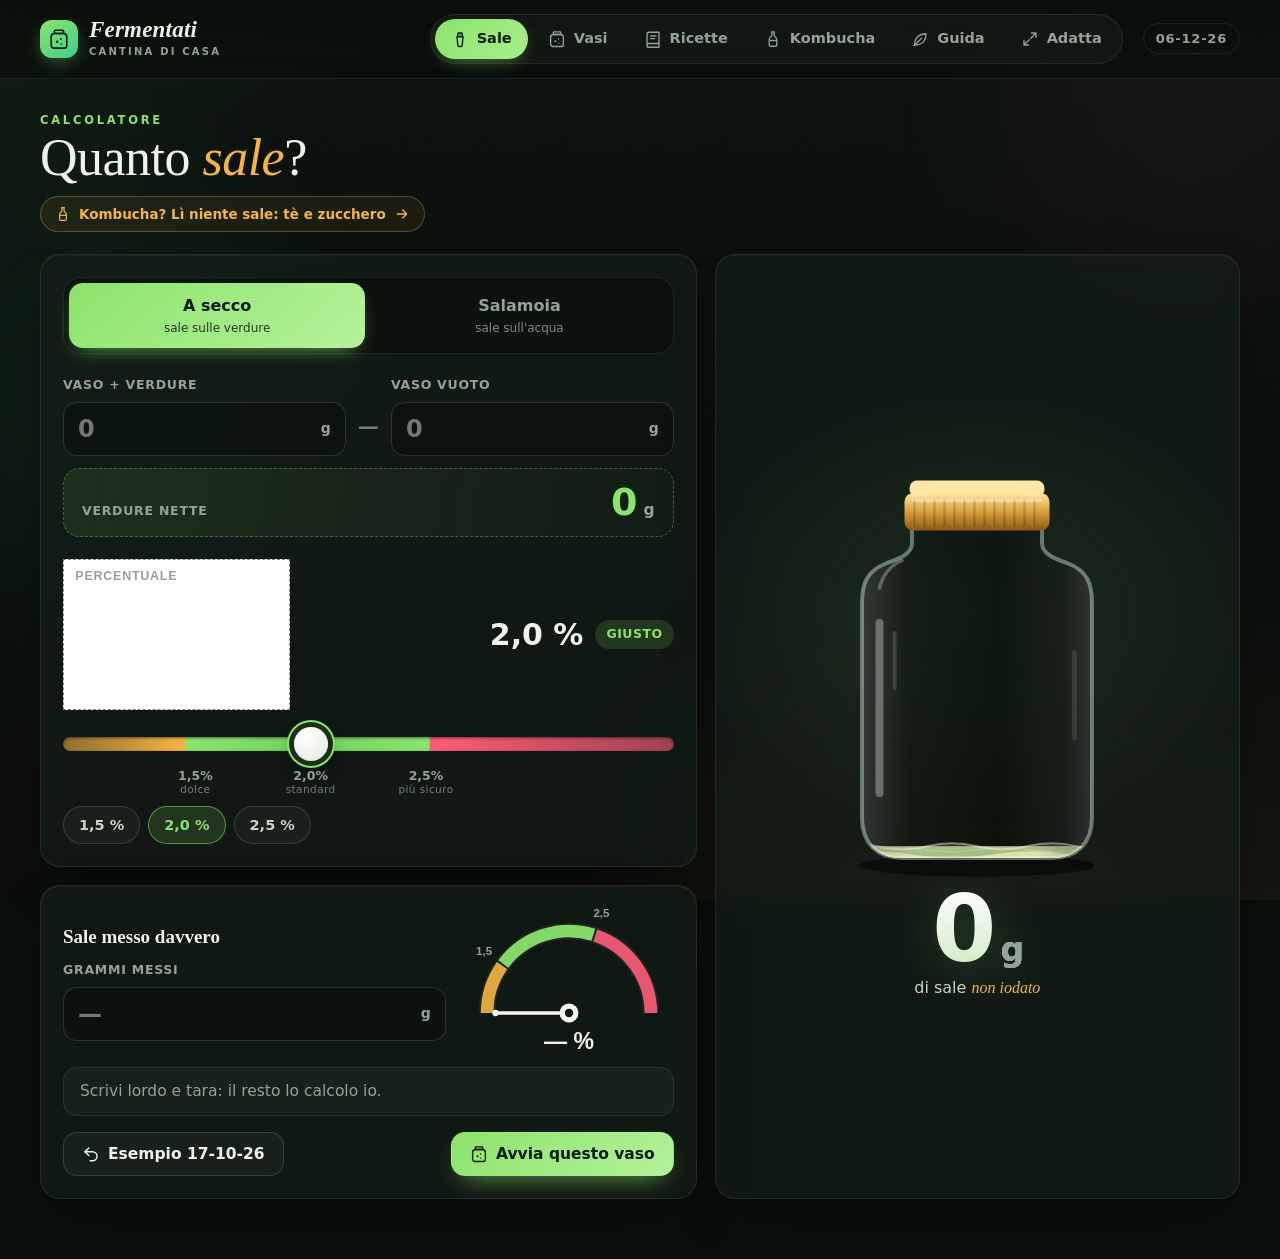
==== web/static/index.html @ fa419be2 "Da provare, croccantezza massima, etichette stampabili, ricette da scorta, pannello stagione, taglio" ====
<!doctype html>
<html lang="it">
<head>
<meta charset="utf-8">
<meta name="viewport" content="width=device-width,initial-scale=1,viewport-fit=cover">
<meta name="theme-color" content="#0a0f0c">
<title>Fermentati</title>
<link rel="icon" href="data:image/svg+xml,%3Csvg xmlns='http://www.w3.org/2000/svg' viewBox='0 0 32 32'%3E%3Crect x='9' y='2' width='14' height='5' rx='1.5' fill='%23f5b544'/%3E%3Cpath d='M8 8h16c3 0 5 2 5 5v12c0 3-2 5-5 5H8c-3 0-5-2-5-5V13c0-3 2-5 5-5z' fill='%238be36b'/%3E%3Ccircle cx='12' cy='18' r='2' fill='%23fff' opacity='.7'/%3E%3Ccircle cx='19' cy='23' r='1.5' fill='%23fff' opacity='.6'/%3E%3C/svg%3E">
<link rel="stylesheet" href="app.css">
</head>
<body>
<svg width="0" height="0" style="position:absolute" aria-hidden="true">
  <symbol id="i-salt" viewBox="0 0 24 24"><path d="M8 9h8l-1 11a2 2 0 0 1-2 2h-2a2 2 0 0 1-2-2L8 9z" fill="none" stroke="currentColor" stroke-width="1.8" stroke-linejoin="round"/><path d="M8.5 9 9.5 4h5l1 5" fill="none" stroke="currentColor" stroke-width="1.8" stroke-linejoin="round"/><circle cx="11" cy="6.4" r=".9" fill="currentColor"/><circle cx="13.4" cy="6.4" r=".9" fill="currentColor"/></symbol>
  <symbol id="i-jar" viewBox="0 0 24 24"><rect x="7" y="2.5" width="10" height="3.5" rx="1" fill="none" stroke="currentColor" stroke-width="1.8"/><path d="M7.5 6h9c2.5 0 4 1.6 4 4v9a3 3 0 0 1-3 3h-11a3 3 0 0 1-3-3v-9c0-2.4 1.5-4 4-4z" fill="none" stroke="currentColor" stroke-width="1.8"/><circle cx="10" cy="15" r="1.3" fill="currentColor"/><circle cx="14" cy="12" r="1" fill="currentColor"/><circle cx="14.5" cy="17.5" r=".9" fill="currentColor"/></symbol>
  <symbol id="i-book" viewBox="0 0 24 24"><path d="M4 5.5A2.5 2.5 0 0 1 6.5 3H20v15H6.5A2.5 2.5 0 0 0 4 20.5v-15z" fill="none" stroke="currentColor" stroke-width="1.8" stroke-linejoin="round"/><path d="M4 20.5A2.5 2.5 0 0 0 6.5 23H20v-5" fill="none" stroke="currentColor" stroke-width="1.8" stroke-linejoin="round"/><path d="M9 8h7M9 11.5h5" stroke="currentColor" stroke-width="1.8" stroke-linecap="round"/></symbol>
  <symbol id="i-leaf" viewBox="0 0 24 24"><path d="M5 19c0-9 6-14 15-14 0 9-5 15-14 15" fill="none" stroke="currentColor" stroke-width="1.8" stroke-linecap="round" stroke-linejoin="round"/><path d="M4 21 14 11" stroke="currentColor" stroke-width="1.8" stroke-linecap="round"/></symbol>
  <symbol id="i-resize" viewBox="0 0 24 24"><path d="M14 4h6v6M10 20H4v-6M20 4l-7 7M4 20l7-7" fill="none" stroke="currentColor" stroke-width="1.8" stroke-linecap="round" stroke-linejoin="round"/></symbol>
  <symbol id="i-plus" viewBox="0 0 24 24"><path d="M12 5v14M5 12h14" stroke="currentColor" stroke-width="2.2" stroke-linecap="round"/></symbol>
  <symbol id="i-snow" viewBox="0 0 24 24"><path d="M12 2v20M3.3 7l17.4 10M3.3 17 20.7 7M9 4l3 2.5L15 4M9 20l3-2.5 3 2.5" fill="none" stroke="currentColor" stroke-width="1.7" stroke-linecap="round" stroke-linejoin="round"/></symbol>
  <symbol id="i-check" viewBox="0 0 24 24"><path d="m5 12.5 4.5 4.5L19 7.5" fill="none" stroke="currentColor" stroke-width="2.2" stroke-linecap="round" stroke-linejoin="round"/></symbol>
  <symbol id="i-trash" viewBox="0 0 24 24"><path d="M4 7h16M10 11v6M14 11v6M6 7l1 13a2 2 0 0 0 2 2h6a2 2 0 0 0 2-2l1-13M9 7V4h6v3" fill="none" stroke="currentColor" stroke-width="1.8" stroke-linecap="round" stroke-linejoin="round"/></symbol>
  <symbol id="i-edit" viewBox="0 0 24 24"><path d="M4 20h4L19 9l-4-4L4 16v4zM13.5 6.5l4 4" fill="none" stroke="currentColor" stroke-width="1.8" stroke-linejoin="round"/></symbol>
  <symbol id="i-heart" viewBox="0 0 24 24"><path d="M12 20.5s-8-4.9-8-11A4.5 4.5 0 0 1 12 6.9 4.5 4.5 0 0 1 20 9.5c0 6.1-8 11-8 11z" fill="currentColor"/></symbol>
  <symbol id="i-star" viewBox="0 0 24 24"><path d="m12 2.8 2.8 5.8 6.3.9-4.6 4.4 1.1 6.3L12 17.2l-5.6 3 1.1-6.3L2.9 9.5l6.3-.9z"/></symbol>
  <symbol id="i-search" viewBox="0 0 24 24"><circle cx="11" cy="11" r="7" fill="none" stroke="currentColor" stroke-width="1.9"/><path d="m20 20-3.6-3.6" stroke="currentColor" stroke-width="1.9" stroke-linecap="round"/></symbol>
  <symbol id="i-thermo" viewBox="0 0 24 24"><path d="M10 14.5V5a2 2 0 0 1 4 0v9.5a4 4 0 1 1-4 0z" fill="none" stroke="currentColor" stroke-width="1.8"/><circle cx="12" cy="18" r="1.7" fill="currentColor"/></symbol>
  <symbol id="i-cal" viewBox="0 0 24 24"><rect x="3.5" y="5" width="17" height="15.5" rx="2.5" fill="none" stroke="currentColor" stroke-width="1.8"/><path d="M3.5 10h17M8 3v4M16 3v4" stroke="currentColor" stroke-width="1.8" stroke-linecap="round"/></symbol>
  <symbol id="i-x" viewBox="0 0 24 24"><path d="M6 6l12 12M18 6 6 18" stroke="currentColor" stroke-width="2.1" stroke-linecap="round"/></symbol>
  <symbol id="i-spoon" viewBox="0 0 24 24"><ellipse cx="15.5" cy="7.5" rx="4" ry="5" transform="rotate(40 15.5 7.5)" fill="none" stroke="currentColor" stroke-width="1.8"/><path d="M12.6 11 4 20.5" stroke="currentColor" stroke-width="1.9" stroke-linecap="round"/></symbol>
  <symbol id="i-wind" viewBox="0 0 24 24"><path d="M3 9h11a3 3 0 1 0-3-3M3 15h15a3 3 0 1 1-3 3" fill="none" stroke="currentColor" stroke-width="1.8" stroke-linecap="round"/></symbol>
  <symbol id="i-arrow" viewBox="0 0 24 24"><path d="M5 12h14M13 6l6 6-6 6" fill="none" stroke="currentColor" stroke-width="2" stroke-linecap="round" stroke-linejoin="round"/></symbol>
  <symbol id="i-bottle" viewBox="0 0 24 24"><path d="M10 2.5h4M10.5 2.5v4.2c0 .8-.4 1.5-1 2-1.4 1-2.5 2.4-2.5 4.3v7a1.6 1.6 0 0 0 1.6 1.6h6.8a1.6 1.6 0 0 0 1.6-1.6v-7c0-1.9-1.1-3.3-2.5-4.3-.6-.5-1-1.2-1-2V2.5" fill="none" stroke="currentColor" stroke-width="1.8" stroke-linecap="round" stroke-linejoin="round"/><path d="M7 14h10" stroke="currentColor" stroke-width="1.8"/></symbol>
  <symbol id="i-info" viewBox="0 0 24 24"><circle cx="12" cy="12" r="9" fill="none" stroke="currentColor" stroke-width="1.8"/><path d="M12 11v6" stroke="currentColor" stroke-width="2" stroke-linecap="round"/><circle cx="12" cy="7.6" r="1.2" fill="currentColor"/></symbol>
  <symbol id="i-drop" viewBox="0 0 24 24"><path d="M12 3s6 6.6 6 11a6 6 0 0 1-12 0c0-4.4 6-11 6-11z" fill="none" stroke="currentColor" stroke-width="1.8" stroke-linejoin="round"/><path d="M9.5 15a2.5 2.5 0 0 0 2.5 2.5" fill="none" stroke="currentColor" stroke-width="1.6" stroke-linecap="round"/></symbol>
  <symbol id="i-pour" viewBox="0 0 24 24"><path d="M4 9h11v9a3 3 0 0 1-3 3H7a3 3 0 0 1-3-3V9z" fill="none" stroke="currentColor" stroke-width="1.8" stroke-linejoin="round"/><path d="M15 11h2a2.5 2.5 0 0 1 0 5h-2M8 2.5c-1 1.5 1 2.5 0 4M11.5 2.5c-1 1.5 1 2.5 0 4" fill="none" stroke="currentColor" stroke-width="1.8" stroke-linecap="round"/></symbol>
  <symbol id="i-chart" viewBox="0 0 24 24"><path d="M3 20h18M5 16l4-5 4 3 6-8" fill="none" stroke="currentColor" stroke-width="1.9" stroke-linecap="round" stroke-linejoin="round"/></symbol>
  <symbol id="i-undo" viewBox="0 0 24 24"><path d="M9 14 4 9l5-5" fill="none" stroke="currentColor" stroke-width="1.9" stroke-linecap="round" stroke-linejoin="round"/><path d="M4 9h10a6 6 0 0 1 0 12h-3" fill="none" stroke="currentColor" stroke-width="1.9" stroke-linecap="round"/></symbol>
</svg>

<div class="ambient" aria-hidden="true"><div class="glow g1"></div><div class="glow g2"></div><div class="glow g3"></div><div class="floaters" id="floaters"></div></div>

<header class="topbar">
  <a class="brand" href="#sale" aria-label="Fermentati, home">
    <span class="brand-jar" aria-hidden="true"><svg viewBox="0 0 24 24"><use href="#i-jar"/></svg></span>
    <span class="brand-name">Fermentati<small>cantina di casa</small></span>
  </a>
  <nav class="mainnav" aria-label="Sezioni">
    <a href="#sale" data-v="sale"><svg><use href="#i-salt"/></svg>Sale</a>
    <a href="#vasi" data-v="vasi"><svg><use href="#i-jar"/></svg>Vasi<b class="badge" data-badge hidden></b></a>
    <a href="#ricette" data-v="ricette"><svg><use href="#i-book"/></svg>Ricette</a>
    <a href="#kombucha" data-v="kombucha"><svg><use href="#i-bottle"/></svg>Kombucha</a>
    <a href="#guida" data-v="guida"><svg><use href="#i-leaf"/></svg>Guida</a>
    <a href="#adatta" data-v="adatta"><svg><use href="#i-resize"/></svg>Adatta</a>
  </nav>
  <span class="today" id="today"></span>
</header>

<main id="main">
  <!-- 1. CALCOLATORE SALE -->
  <section class="view" id="v-sale" aria-labelledby="t-sale">
    <div class="vhead">
      <p class="eyebrow">Calcolatore</p>
      <h1 id="t-sale">Quanto <em>sale</em>?</h1>
      <a class="xlink" href="#kombucha"><svg><use href="#i-bottle"/></svg>Kombucha? Lì niente sale: tè e zucchero<svg><use href="#i-arrow"/></svg></a>
    </div>
    <div class="calc">
      <div class="panel calc-in">
        <div class="seg" id="c-method" role="radiogroup" aria-label="Metodo">
          <button type="button" role="radio" data-m="secco"><b>A secco</b><small>sale sulle verdure</small></button>
          <button type="button" role="radio" data-m="salamoia"><b>Salamoia</b><small>sale sull'acqua</small></button>
        </div>
        <div class="weigh">
          <label class="num"><span id="l-lordo">Vaso + verdure</span><span class="inp"><input id="c-lordo" type="number" inputmode="decimal" min="0" step="1" placeholder="0"><i>g</i></span></label>
          <span class="op" aria-hidden="true">−</span>
          <label class="num"><span id="l-tara">Vaso vuoto</span><span class="inp"><input id="c-tara" type="number" inputmode="decimal" min="0" step="1" placeholder="0"><i>g</i></span></label>
          <span class="op" aria-hidden="true">=</span>
          <div class="num netto"><span id="l-netto">Verdure nette</span><span class="netval"><output id="c-netto">0</output><i>g</i></span></div>
        </div>
        <p class="warn" id="c-warn" hidden></p>
        <div class="pct">
          <div class="pct-head">
            <span class="lbl">Percentuale</span>
            <output id="c-pct-out" class="pct-val">2,0 %</output>
            <span class="zone" id="c-zone">giusto</span>
          </div>
          <div class="slider"><div class="track" id="c-track"></div><input type="range" id="c-pct" aria-label="Percentuale di sale"></div>
          <div class="ticks" id="c-ticks"></div>
          <div class="quick" id="c-quick"></div>
        </div>
      </div>

      <div class="panel calc-out">
        <div class="jarstage" id="c-jar"></div>
        <div class="result">
          <span class="big"><output id="c-salt">0</output><i>g</i></span>
          <span class="res-l">di sale <em>non iodato</em></span>
        </div>
      </div>

      <div class="panel calc-check">
        <div class="check-grid">
          <div>
            <h3>Sale messo davvero</h3>
            <label class="num"><span>Grammi messi</span><span class="inp"><input id="c-real" type="number" inputmode="decimal" min="0" step="0.5" placeholder="—"><i>g</i></span></label>
          </div>
          <div class="gauge" id="c-gauge"></div>
        </div>
        <p class="verdict" id="c-verdict" aria-live="polite"></p>
        <div class="actions">
          <button class="btn ghost" id="c-example" type="button"><svg><use href="#i-undo"/></svg>Esempio 17-10-26</button>
          <button class="btn primary" id="c-start" type="button"><svg><use href="#i-jar"/></svg>Avvia questo vaso</button>
        </div>
      </div>
    </div>
  </section>

  <!-- 2. VASI IN CORSO -->
  <section class="view" id="v-vasi" aria-labelledby="t-vasi">
    <div class="vhead row-head">
      <div><p class="eyebrow">In cantina</p><h1 id="t-vasi">I miei <em>vasi</em></h1></div>
      <button class="btn primary" id="j-new" type="button"><svg><use href="#i-plus"/></svg>Nuovo vaso</button>
    </div>
    <p class="how"><svg><use href="#i-info"/></svg><span>Stima: giorni a 20 °C corretti ogni giorno con la temperatura (Q10 2,2). <b>Decidono assaggio e odore.</b></span></p>
    <p class="how meteo" id="j-meteo"></p>
    <button class="sens-strip off" id="j-sensor" type="button" aria-label="Sensore di temperatura"></button>
    <div class="reminders" id="j-rem"></div>
    <div class="shelf" id="j-list"></div>
    <details class="done" id="j-done-wrap" hidden><summary>Finiti <b id="j-done-n"></b></summary><div class="shelf small" id="j-done"></div></details>
  </section>

  <!-- 3. RICETTARIO -->
  <section class="view" id="v-ricette" aria-labelledby="t-ric">
    <div class="vhead"><p class="eyebrow">Ricettario</p><h1 id="t-ric">Le <em>ricette</em></h1></div>
    <div class="ing panel">
      <div class="ing-bar"><svg aria-hidden="true"><use href="#i-search"/></svg><input id="ing-q" type="text" autocomplete="off" spellcheck="false" placeholder="Cosa hai? rape carote sedano rapa…" aria-label="Ingredienti che hai"><button class="icon-btn" type="button" id="ing-clear" aria-label="Svuota"><svg><use href="#i-x"/></svg></button></div>
      <div class="ing-ac" id="ing-ac" role="listbox" hidden></div>
      <div class="ing-chips" id="ing-chips"></div>
      <div class="ing-hints" id="ing-hints"></div>
    </div>
    <div id="ing-res" hidden></div>
    <div id="r-season" class="panel season-panel"></div>
    <div id="r-hero"></div>
    <div class="filters panel">
      <label class="search"><svg><use href="#i-search"/></svg><input id="r-q" type="search" placeholder="Cerca: cavolo, aneto, kimchi…" aria-label="Cerca ricette"></label>
      <div class="chips" id="r-chips"></div>
      <label class="selectwrap"><span class="sr">Verdura</span><select id="r-veg" aria-label="Verdura"></select></label>
      <span class="count" id="r-count"></span>
    </div>
    <div class="grid" id="r-grid"></div>
    <div class="empty" id="r-empty" hidden><div class="empty-jar"></div><p>Nessuna ricetta con questi filtri</p><button class="btn ghost" id="r-reset" type="button">Azzera filtri</button></div>
  </section>

  <!-- KOMBUCHA -->
  <section class="view" id="v-kombucha" aria-labelledby="t-kb">
    <div class="vhead row-head">
      <div><p class="eyebrow">Bevanda</p><h1 id="t-kb">Kom<em>bucha</em></h1></div>
      <span class="gram-note">Tutto in grammi · 1 L d'acqua = 1000 g</span>
    </div>
    <div class="kb">
      <div class="panel kb-in">
        <div class="seg" id="k-mode" role="radiogroup" aria-label="Come misuri">
          <button type="button" role="radio" data-m="litri"><b>Litri</b><small>quanta bevanda</small></button>
          <button type="button" role="radio" data-m="pesa"><b>Pesa</b><small>lordo − tara</small></button>
        </div>
        <div id="k-litri" class="kblock">
          <div class="quick" id="k-lchips"></div>
          <span class="inp wide"><input id="k-l" type="number" inputmode="decimal" min="0.2" step="0.1" value="2"><i>litri di bevanda</i></span>
        </div>
        <div id="k-pesa" class="kblock weigh">
          <label class="num"><span>Contenitore + acqua</span><span class="inp"><input id="k-lordo" type="number" inputmode="decimal" min="0" placeholder="0"><i>g</i></span></label>
          <span class="op" aria-hidden="true">−</span>
          <label class="num"><span>Contenitore vuoto</span><span class="inp"><input id="k-tara" type="number" inputmode="decimal" min="0" placeholder="0"><i>g</i></span></label>
        </div>
        <div class="field kf"><span>Tè per litro <output id="k-tea-o"></output></span><input type="range" class="plain" id="k-tea" min="5" max="8" step="0.5"><div class="ends"><small>5 g leggero</small><small>8 g forte</small></div></div>
        <div class="field kf"><span>Zucchero per litro <output id="k-sug-o"></output></span><input type="range" class="plain" id="k-sug" min="50" max="80" step="5"><div class="ends"><small>50 g</small><small>80 g</small></div></div>
        <div class="field kf"><span>Starter dal lotto prima <output id="k-st-o"></output></span><input type="range" class="plain" id="k-st" min="5" max="20" step="1"><div class="ends"><small>5 % minimo</small><small>20 %</small></div></div>
        <label class="field kf"><span>Diametro del vaso <small>(facoltativo, per lo SCOBY)</small></span><span class="inp wide"><input id="k-d" type="number" inputmode="decimal" min="5" max="40" step="0.5" placeholder="12"><i>cm</i></span></label>
      </div>
      <div class="panel kb-out">
        <div class="kb-vis"><div class="jarstage" id="k-jar"></div></div>
        <ul class="kres" id="k-res"></ul>
        <div class="ktot" id="k-tot"></div>
        <p class="hint" id="k-scoby-h"></p>
        <div class="actions"><button class="btn primary" id="k-start" type="button"><svg><use href="#i-bottle"/></svg>Avvia lotto</button></div>
      </div>
    </div>
    <h2 class="sub-h">Come si fa</h2>
    <ol class="ksteps" id="k-steps"></ol>
    <div class="kfacts" id="k-facts"></div>
    <h2 class="sub-h">Sicurezza</h2>
    <div class="safety" id="k-safe"></div>
    <div class="krules" id="k-rules"></div>
    <div class="row-head" style="margin-top:34px"><h2 class="sub-h" style="margin:0">I tuoi lotti</h2><button class="btn ghost" type="button" id="k-new"><svg><use href="#i-plus"/></svg>Nuovo lotto</button></div>
    <div class="shelf" id="k-list" style="margin-top:14px"></div>
  </section>

  <!-- 4. GUIDA -->
  <section class="view" id="v-guida" aria-labelledby="t-guida">
    <div class="vhead"><p class="eyebrow">Regole di base</p><h1 id="t-guida">La <em>guida</em></h1></div>
    <div class="guide" id="g-cards"></div>
    <h2 class="sub-h">Sicurezza: guarda e annusa</h2>
    <div class="safety" id="g-safe"></div>
  </section>

  <!-- 5. ADATTA AL VASO -->
  <section class="view" id="v-adatta" aria-labelledby="t-ad">
    <div class="vhead"><p class="eyebrow">Su misura</p><h1 id="t-ad">Adatta al <em>vaso</em></h1></div>
    <div class="adapt">
      <div class="panel ad-in">
        <label class="field"><span>Ricetta</span><select id="a-recipe"></select></label>
        <div class="field"><span>Vaso</span><div class="quick" id="a-liters"></div>
          <span class="inp wide"><input id="a-l" type="number" inputmode="decimal" min="0.1" step="0.05" value="1"><i>litri</i></span></div>
        <div class="field"><span>Spazio libero in cima <output id="a-head-o"></output></span><input type="range" id="a-head" min="0" max="300" step="10" value="60" class="plain"></div>
        <div class="field"><span>Verdure nel vaso <output id="a-pf-o"></output></span><input type="range" id="a-pf" min="0.5" max="0.9" step="0.01" value="0.7" class="plain"><div class="ends"><small>lasche</small><small>pressate</small></div></div>
        <label class="toggle"><input type="checkbox" id="a-spices" checked><span></span>Scala anche le spezie</label>
      </div>
      <div class="panel ad-out">
        <div class="ad-vis"><div class="jarstage" id="a-jar"></div><div class="factor"><small>fattore</small><output id="a-factor">×1</output></div></div>
        <div class="tiles" id="a-tiles"></div>
        <ul class="ing" id="a-items"></ul>
        <div class="actions"><button class="btn primary" id="a-start" type="button"><svg><use href="#i-jar"/></svg>Avvia questo vaso</button></div>
      </div>
      <div class="panel ad-need">
        <h3>Che vaso serve?</h3>
        <div class="need-row"><span class="inp"><input id="n-g" type="number" inputmode="decimal" min="0" placeholder="1000"><i>g verdure</i></span><svg class="arr"><use href="#i-arrow"/></svg><output id="n-out">—</output></div>
        <p class="hint">Con lo stesso riempimento e spazio in cima scelti sopra.</p>
      </div>
    </div>
  </section>
</main>

<nav class="tabbar" aria-label="Sezioni">
  <a href="#sale" data-v="sale"><svg><use href="#i-salt"/></svg><span>Sale</span></a>
  <a href="#vasi" data-v="vasi"><svg><use href="#i-jar"/></svg><span>Vasi</span><b class="badge" data-badge hidden></b></a>
  <a href="#ricette" data-v="ricette"><svg><use href="#i-book"/></svg><span>Ricette</span></a>
  <a href="#kombucha" data-v="kombucha"><svg><use href="#i-bottle"/></svg><span>Kombucha</span></a>
  <a href="#guida" data-v="guida"><svg><use href="#i-leaf"/></svg><span>Guida</span></a>
  <a href="#adatta" data-v="adatta"><svg><use href="#i-resize"/></svg><span>Adatta</span></a>
</nav>

<dialog id="dlg-r" class="sheet" aria-labelledby="dr-title"><div class="sheet-in" id="dr-body"></div></dialog>

<dialog id="dlg-j" class="sheet" aria-labelledby="dj-title">
  <form class="sheet-in" id="j-form" method="dialog" novalidate>
    <div class="sheet-top"><h2 id="dj-title">Nuovo vaso</h2><button class="icon-btn" type="button" data-close aria-label="Chiudi"><svg><use href="#i-x"/></svg></button></div>
    <div class="jf">
      <div class="jf-vis"><div class="jarstage" id="jf-jar"></div><p class="jf-min" id="jf-min"></p></div>
      <div class="jf-fields">
        <div class="seg small" id="jf-kind" role="radiogroup" aria-label="Tipo">
          <button type="button" role="radio" data-m="verdure"><b>Verdure</b></button>
          <button type="button" role="radio" data-m="kombucha"><b>Kombucha</b></button>
        </div>
        <label class="field"><span>Nome</span><input id="jf-name" type="text" maxlength="80" placeholder="Es. Crauti di ottobre" required></label>
        <div class="vegonly">
          <label class="field"><span>Da ricetta <small>(facoltativo)</small></span><select id="jf-recipe"></select></label>
          <div class="seg small" id="jf-method" role="radiogroup" aria-label="Metodo">
            <button type="button" role="radio" data-m="secco"><b>A secco</b></button>
            <button type="button" role="radio" data-m="salamoia"><b>Salamoia</b></button>
          </div>
        </div>
        <div class="two">
          <label class="field"><span>Inizio</span><input id="jf-date" type="date" required></label>
          <label class="field"><span id="jf-base-l">Giorni base a 20 °C</span><input id="jf-base" type="number" inputmode="decimal" min="1" max="120" step="0.5" value="7"><small class="hint" id="jf-base-h" style="margin:0"></small></label>
        </div>
        <div class="field"><span><svg class="ic"><use href="#i-thermo"/></svg>Temperatura di casa <output id="jf-temp-o"></output></span><input type="range" id="jf-temp" min="12" max="30" step="0.5" value="20" class="plain temp"></div>
        <div class="seg small" id="jf-tmode" role="radiogroup" aria-label="Temperatura usata">
          <button type="button" role="radio" data-m="auto"><b>Auto</b><small>estate: ARPA</small></button>
          <button type="button" role="radio" data-m="fissa"><b>Fissa</b><small>sempre questa</small></button>
        </div>
        <div class="three kbonly">
          <label class="field"><span>Acqua g</span><input id="jf-kw" type="number" inputmode="decimal" min="0" step="5"></label>
          <label class="field"><span>Zucchero g</span><input id="jf-ks" type="number" inputmode="decimal" min="0" step="5"></label>
          <label class="field"><span>Tè g</span><input id="jf-kt" type="number" inputmode="decimal" min="0" step="0.5"></label>
          <label class="field"><span>Starter g</span><input id="jf-kst" type="number" inputmode="decimal" min="0" step="5"></label>
          <label class="field"><span>SCOBY g</span><input id="jf-ksc" type="number" inputmode="decimal" min="0" step="5"></label>
        </div>
        <label class="toggle kbonly" style="margin-bottom:14px"><input type="checkbox" id="jf-cont"><span></span>Lotto continuo (prelevi e rabbocchi)</label>
        <div class="three vegonly">
          <label class="field"><span id="jf-net-l">Verdure g</span><input id="jf-net" type="number" inputmode="decimal" min="0" step="1"></label>
          <label class="field" id="jf-water-f"><span>Acqua g</span><input id="jf-water" type="number" inputmode="decimal" min="0" step="1"></label>
          <label class="field"><span>Sale g <output id="jf-pct" class="mini"></output></span><input id="jf-salt" type="number" inputmode="decimal" min="0" step="0.5"></label>
        </div>
        <div class="field vegonly"><span>Colore</span><div class="swatches" id="jf-colors"></div></div>
        <label class="field"><span>Note</span><textarea id="jf-notes" rows="2" maxlength="1000" placeholder="Spezie, idee, com'è andata…"></textarea></label>
      </div>
    </div>
    <div class="sheet-foot"><button class="btn ghost" type="button" data-close>Annulla</button><button class="btn primary" type="submit" id="jf-save"><svg><use href="#i-check"/></svg>Salva</button></div>
  </form>
</dialog>

<dialog id="dlg-ask" class="sheet ask" aria-labelledby="ask-t"><div class="ask-in"><p id="ask-t"></p><div class="actions"><button class="btn ghost" type="button" id="ask-n">No</button><button class="btn primary" type="button" id="ask-y">Si</button></div></div></dialog>
<dialog id="dlg-s" class="sheet" aria-labelledby="ds-title"><div class="sheet-in" id="ds-body"></div></dialog>
<dialog id="dlg-l" class="sheet" aria-labelledby="dl-title"><div class="sheet-in" id="dl-body"></div></dialog>
<dialog id="dlg-d" class="sheet" aria-labelledby="dd-title"><div class="sheet-in" id="dd-body"></div></dialog>

<div class="toast" id="toast" role="status" aria-live="polite"></div>
<script src="ricerca.js"></script>
<script src="app.js"></script>
<script src="extra.js"></script>
</body>
</html>
---- web/static/app.css ----
/* ==========================================================
   Fermentati — tema "cantina di notte"
   verdi vivi (crauti), ambra (salamoia), rosso rapa / kimchi,
   vetro dei vasi. Nessuna risorsa esterna.
   ========================================================== */
:root{
  --bg:#090e0b; --bg2:#0e1511;
  --panel:rgba(20,30,24,.72); --panel-s:#131c17; --panel2:rgba(255,255,255,.035);
  --line:rgba(196,236,208,.09); --line2:rgba(196,236,208,.16);
  --tx:#eef3ec; --tx2:#c9d4cb; --mut:#93a398; --mut2:#6f8075;
  --green:#8be36b; --green-d:#5fbf48; --mint:#3ecf8e;
  --amber:#f5b544; --amber-d:#d08a1e;
  --beet:#e64980; --kimchi:#ff6b3d;
  --glass:rgba(210,245,230,.06); --glass-e:rgba(220,255,240,.32);
  --ok:#8be36b; --low:#f5b544; --high:#ff5c7a;
  --r:20px; --r-s:12px;
  --shadow:0 1px 0 rgba(255,255,255,.04) inset, 0 20px 50px -20px rgba(0,0,0,.65);
  --f-serif:"Iowan Old Style","Palatino Linotype","Book Antiqua",Palatino,Georgia,serif;
  --f-sans:"Segoe UI Variable Text","Segoe UI",system-ui,-apple-system,Roboto,"Helvetica Neue",Arial,sans-serif;
  --f-num:"Bahnschrift","Segoe UI Variable Display","DIN Alternate","Roboto Condensed","Segoe UI",system-ui,sans-serif;
  --ease:cubic-bezier(.2,.8,.2,1); --spring:cubic-bezier(.34,1.56,.64,1);
  color-scheme:dark;
}
*{box-sizing:border-box}
html{scroll-behavior:smooth;-webkit-text-size-adjust:100%}
body{margin:0;min-height:100vh;background:var(--bg);color:var(--tx);font:15.5px/1.5 var(--f-sans);-webkit-font-smoothing:antialiased;overflow-x:hidden}
button,input,select,textarea{font:inherit;color:inherit}
svg{display:block}
a{color:inherit}
:focus-visible{outline:2px solid var(--green);outline-offset:3px;border-radius:8px}
.sr{position:absolute;width:1px;height:1px;overflow:hidden;clip:rect(0 0 0 0)}
[hidden]{display:none!important}

/* ---------- atmosfera ---------- */
.ambient{position:fixed;inset:0;z-index:-1;overflow:hidden;pointer-events:none;
  background:
    radial-gradient(1200px 700px at 110% 110%, rgba(245,181,68,.07), transparent 60%),
    radial-gradient(900px 600px at -10% -10%, rgba(139,227,107,.09), transparent 60%),
    linear-gradient(180deg,#0b120e 0%,#090e0b 60%,#0a0c0b 100%)}
.ambient::after{content:"";position:absolute;inset:0;opacity:.07;mix-blend-mode:overlay;
  background-image:url("data:image/svg+xml,%3Csvg xmlns='http://www.w3.org/2000/svg' width='160' height='160'%3E%3Cfilter id='n'%3E%3CfeTurbulence type='fractalNoise' baseFrequency='.9' numOctaves='2' stitchTiles='stitch'/%3E%3C/filter%3E%3Crect width='100%25' height='100%25' filter='url(%23n)'/%3E%3C/svg%3E")}
.glow{position:absolute;border-radius:50%;filter:blur(70px);opacity:.5}
.g1{width:420px;height:420px;left:-120px;top:20%;background:rgba(62,207,142,.13);animation:drift 26s ease-in-out infinite alternate}
.g2{width:380px;height:380px;right:-100px;top:-80px;background:rgba(230,73,128,.10);animation:drift 32s ease-in-out infinite alternate-reverse}
.g3{width:460px;height:460px;right:12%;bottom:-200px;background:rgba(245,181,68,.10);animation:drift 30s ease-in-out infinite alternate}
@keyframes drift{to{transform:translate(60px,-40px) scale(1.12)}}
.floaters span{position:absolute;bottom:-30px;border-radius:50%;border:1px solid rgba(200,255,220,.22);background:radial-gradient(circle at 30% 30%,rgba(255,255,255,.35),rgba(255,255,255,.02) 60%);animation:floatup linear infinite;opacity:0}
@keyframes floatup{0%{transform:translate(0,0);opacity:0}10%{opacity:.55}90%{opacity:.35}100%{transform:translate(var(--dx,20px),-110vh);opacity:0}}

/* ---------- barra alta ---------- */
.topbar{position:sticky;top:0;z-index:20;display:flex;align-items:center;gap:20px;padding:14px clamp(16px,4vw,40px);
  background:linear-gradient(180deg,rgba(9,14,11,.92),rgba(9,14,11,.72));backdrop-filter:blur(14px) saturate(1.3);-webkit-backdrop-filter:blur(14px) saturate(1.3);border-bottom:1px solid var(--line)}
.brand{display:flex;align-items:center;gap:11px;text-decoration:none}
.brand-jar{width:38px;height:38px;border-radius:12px;display:grid;place-items:center;color:#0b1a0f;
  background:linear-gradient(140deg,var(--green),var(--mint));box-shadow:0 6px 20px -6px rgba(139,227,107,.6)}
.brand-jar svg{width:22px;height:22px}
.brand-name{font:italic 600 23px/1 var(--f-serif);letter-spacing:.2px;display:flex;flex-direction:column}
.brand-name small{font:600 10px/1.6 var(--f-sans);letter-spacing:.22em;text-transform:uppercase;color:var(--mut);font-style:normal;margin-top:3px}
.mainnav{display:flex;gap:4px;margin-left:auto;padding:4px;border-radius:999px;background:var(--panel2);border:1px solid var(--line)}
.mainnav a{position:relative;display:flex;align-items:center;gap:8px;padding:9px 16px;border-radius:999px;text-decoration:none;color:var(--mut);font-weight:600;font-size:14.5px;transition:color .2s,background .25s}
.mainnav a svg{width:18px;height:18px}
.mainnav a:hover{color:var(--tx)}
.mainnav a.on{color:#0b1a0f;background:linear-gradient(140deg,var(--green),#a9ee8f);box-shadow:0 6px 18px -8px rgba(139,227,107,.7)}
.today{font:600 13px var(--f-num);letter-spacing:.06em;color:var(--mut);padding:7px 12px;border:1px solid var(--line);border-radius:999px}
.badge{position:absolute;top:-5px;right:-3px;min-width:18px;height:18px;padding:0 5px;border-radius:9px;background:var(--amber);color:#2a1800;font:700 11px/18px var(--f-num);text-align:center;box-shadow:0 0 0 2px var(--bg)}
.mainnav a.on .badge{box-shadow:0 0 0 2px #a9ee8f}

/* ---------- tab bar telefono ---------- */
.tabbar{display:none}
@media (max-width:860px){
  .mainnav,.today{display:none}
  .topbar{justify-content:center;padding:12px 16px}
  .tabbar{display:flex;position:fixed;left:10px;right:10px;bottom:calc(10px + env(safe-area-inset-bottom));z-index:30;justify-content:space-around;padding:6px;border-radius:22px;
    background:rgba(16,24,19,.86);backdrop-filter:blur(16px) saturate(1.4);-webkit-backdrop-filter:blur(16px) saturate(1.4);border:1px solid var(--line2);box-shadow:0 18px 40px -12px rgba(0,0,0,.8)}
  .tabbar a{position:relative;flex:1;display:flex;flex-direction:column;align-items:center;gap:2px;padding:7px 2px 6px;border-radius:16px;text-decoration:none;color:var(--mut);font-size:11px;font-weight:600;transition:color .2s,background .25s}
  .tabbar a svg{width:22px;height:22px;transition:transform .3s var(--spring)}
  .tabbar a.on{color:var(--green);background:rgba(139,227,107,.1)}
  .tabbar a.on svg{transform:translateY(-1px) scale(1.08)}
  .tabbar .badge{top:3px;right:calc(50% - 22px)}
  main{padding-bottom:100px!important}
}

/* ---------- viste ---------- */
main{max-width:1280px;margin:0 auto;padding:28px clamp(16px,4vw,40px) 60px}
.view{display:none}
.view.on{display:block;animation:viewin .5s var(--ease)}
@keyframes viewin{from{opacity:0;transform:translateY(10px)}to{opacity:1;transform:none}}
.vhead{margin:6px 0 22px}
.row-head{display:flex;align-items:flex-end;justify-content:space-between;gap:16px;flex-wrap:wrap}
.eyebrow{margin:0 0 4px;font:700 11.5px var(--f-sans);letter-spacing:.24em;text-transform:uppercase;color:var(--green)}
h1{margin:0;font:400 clamp(34px,5vw,52px)/1.02 var(--f-serif);letter-spacing:-.01em}
h1 em{font-style:italic;color:var(--amber)}
h2,h3{font-family:var(--f-serif);font-weight:600}
h3{margin:0 0 10px;font-size:19px}
.sub-h{margin:38px 0 14px;font-size:24px;font-weight:400;font-style:italic}

.panel{background:var(--panel);border:1px solid var(--line);border-radius:var(--r);box-shadow:var(--shadow);backdrop-filter:blur(10px);-webkit-backdrop-filter:blur(10px)}

/* ---------- controlli comuni ---------- */
.btn{display:inline-flex;align-items:center;justify-content:center;gap:8px;min-height:44px;padding:0 18px;border-radius:14px;border:1px solid transparent;font-weight:650;cursor:pointer;transition:transform .15s var(--ease),box-shadow .2s,background .2s,border-color .2s;white-space:nowrap}
.btn svg{width:18px;height:18px}
.btn:active{transform:scale(.97)}
.btn.primary{color:#0b1a0f;background:linear-gradient(140deg,var(--green),#b6f29b);box-shadow:0 10px 26px -12px rgba(139,227,107,.85)}
.btn.primary:hover{box-shadow:0 14px 30px -10px rgba(139,227,107,.95);transform:translateY(-1px)}
.btn.ghost{background:var(--panel2);border-color:var(--line2);color:var(--tx)}
.btn.ghost:hover{border-color:rgba(139,227,107,.4);background:rgba(139,227,107,.06)}
.btn.danger{background:rgba(255,92,122,.12);border-color:rgba(255,92,122,.4);color:#ffb3c1}
.btn:disabled{opacity:.45;cursor:not-allowed;transform:none;box-shadow:none}
.icon-btn{width:40px;height:40px;display:grid;place-items:center;border-radius:12px;border:1px solid var(--line2);background:var(--panel2);color:var(--tx2);cursor:pointer;transition:background .2s,color .2s,border-color .2s}
.icon-btn svg{width:18px;height:18px}
.icon-btn:hover{color:var(--tx);border-color:var(--glass-e)}

.inp{display:flex;align-items:center;gap:6px;background:rgba(0,0,0,.28);border:1px solid var(--line2);border-radius:14px;padding:0 14px;transition:border-color .2s,box-shadow .2s}
.inp:focus-within{border-color:rgba(139,227,107,.6);box-shadow:0 0 0 4px rgba(139,227,107,.12)}
.inp input{flex:1;min-width:0;width:100%;background:none;border:0;outline:0;padding:12px 0;font:600 24px var(--f-num);font-variant-numeric:tabular-nums}
.inp i{font-style:normal;color:var(--mut);font-weight:600;font-size:14px}
.inp.wide input{font-size:20px}
input[type=number]{-moz-appearance:textfield}
input[type=number]::-webkit-inner-spin-button,input[type=number]::-webkit-outer-spin-button{-webkit-appearance:none;margin:0}
.field{display:flex;flex-direction:column;gap:7px;margin-bottom:14px}
.field>span{display:flex;align-items:center;gap:7px;font-size:12.5px;font-weight:650;letter-spacing:.06em;text-transform:uppercase;color:var(--mut)}
.field>span small{text-transform:none;letter-spacing:0;font-weight:500}
.field>span output{margin-left:auto;font:700 15px var(--f-num);letter-spacing:0;color:var(--tx);text-transform:none}
.field>span output.mini{font-size:12.5px;color:var(--green)}
.field .ic{width:15px;height:15px}
.field input[type=text],.field input[type=date],.field input[type=number],.field select,.field textarea,.selectwrap select{
  width:100%;background:rgba(0,0,0,.28);border:1px solid var(--line2);border-radius:12px;padding:11px 13px;outline:0;transition:border-color .2s,box-shadow .2s}
.field input:focus,.field select:focus,.field textarea:focus,.selectwrap select:focus{border-color:rgba(139,227,107,.6);box-shadow:0 0 0 4px rgba(139,227,107,.12)}
.field textarea{resize:vertical;min-height:62px;line-height:1.45}
select{appearance:none;-webkit-appearance:none;cursor:pointer;padding-right:36px!important;
  background-image:url("data:image/svg+xml,%3Csvg xmlns='http://www.w3.org/2000/svg' viewBox='0 0 24 24'%3E%3Cpath d='m6 9 6 6 6-6' fill='none' stroke='%2393a398' stroke-width='2' stroke-linecap='round'/%3E%3C/svg%3E")!important;
  background-repeat:no-repeat!important;background-position:right 10px center!important;background-size:18px!important}
select option,select optgroup{background:#131c17;color:var(--tx)}
input[type=date]::-webkit-calendar-picker-indicator{filter:invert(.8) sepia(.4) hue-rotate(50deg);cursor:pointer}

/* range "plain" */
input[type=range].plain{-webkit-appearance:none;appearance:none;width:100%;height:30px;background:transparent;cursor:pointer;--p:50%}
input[type=range].plain::-webkit-slider-runnable-track{height:8px;border-radius:5px;background:linear-gradient(90deg,var(--green) var(--p),rgba(255,255,255,.08) var(--p))}
input[type=range].plain::-moz-range-track{height:8px;border-radius:5px;background:linear-gradient(90deg,var(--green) var(--p),rgba(255,255,255,.08) var(--p))}
input[type=range].plain.temp::-webkit-slider-runnable-track{background:linear-gradient(90deg,#5ab8ff,#8be36b 40%,#f5b544 70%,#ff6b3d)}
input[type=range].plain.temp::-moz-range-track{background:linear-gradient(90deg,#5ab8ff,#8be36b 40%,#f5b544 70%,#ff6b3d)}
input[type=range].plain::-webkit-slider-thumb{-webkit-appearance:none;width:24px;height:24px;margin-top:-8px;border-radius:50%;background:#f4f8f1;border:4px solid var(--bg2);box-shadow:0 0 0 2px var(--green),0 6px 14px rgba(0,0,0,.5);transition:transform .2s var(--spring)}
input[type=range].plain::-moz-range-thumb{width:18px;height:18px;border-radius:50%;background:#f4f8f1;border:4px solid var(--bg2);box-shadow:0 0 0 2px var(--green)}
input[type=range].plain:active::-webkit-slider-thumb{transform:scale(1.15)}
.ends{display:flex;justify-content:space-between;color:var(--mut2);font-size:12px;margin-top:-4px}

/* segmented */
.seg{display:grid;grid-template-columns:1fr 1fr;gap:6px;padding:5px;border-radius:18px;background:rgba(0,0,0,.3);border:1px solid var(--line);position:relative}
.seg button{position:relative;z-index:1;display:flex;flex-direction:column;align-items:center;gap:1px;padding:11px 8px;border:0;border-radius:14px;background:none;color:var(--mut);cursor:pointer;transition:color .25s}
.seg button b{font-size:16px;font-weight:700}
.seg button small{font-size:12px;opacity:.85}
.seg button[aria-checked=true]{color:#0b1a0f}
.seg::before{content:"";position:absolute;z-index:0;top:5px;bottom:5px;left:5px;width:calc(50% - 8px);border-radius:14px;background:linear-gradient(140deg,var(--green),#b6f29b);box-shadow:0 8px 20px -10px rgba(139,227,107,.9);transition:transform .45s var(--spring),background .3s}
.seg.right::before{transform:translateX(calc(100% + 6px));background:linear-gradient(140deg,var(--amber),#ffd48a);box-shadow:0 8px 20px -10px rgba(245,181,68,.9)}
.seg.small button{padding:9px 8px}
.seg.small button b{font-size:14.5px}

.quick{display:flex;flex-wrap:wrap;gap:8px}
.quick button{min-height:38px;padding:0 15px;border-radius:999px;border:1px solid var(--line2);background:var(--panel2);color:var(--tx2);font:650 14.5px var(--f-num);cursor:pointer;transition:all .2s var(--ease)}
.quick button:hover{border-color:var(--glass-e);color:var(--tx)}
.quick button.on{background:rgba(139,227,107,.14);border-color:rgba(139,227,107,.55);color:var(--green)}

.chips{display:flex;flex-wrap:wrap;gap:7px}
.chip{display:inline-flex;align-items:center;gap:6px;min-height:36px;padding:0 14px;border-radius:999px;border:1px solid var(--line2);background:var(--panel2);color:var(--tx2);font-size:13.5px;font-weight:600;cursor:pointer;transition:all .2s var(--ease)}
.chip:hover{color:var(--tx);border-color:var(--glass-e)}
.chip.on{color:#0b1a0f;background:var(--green);border-color:var(--green)}
.chip.on.am{background:var(--amber);border-color:var(--amber)}
.chip .dot{width:8px;height:8px;border-radius:50%}
.chip-sep{width:1px;align-self:stretch;background:var(--line2);margin:4px 3px}

/* ---------- 1. calcolatore ---------- */
.calc{display:grid;grid-template-columns:minmax(0,1.25fr) minmax(0,1fr);grid-template-areas:"in out" "check out";gap:18px}
.calc-in{grid-area:in;padding:22px}
.calc-out{grid-area:out;padding:22px;display:flex;flex-direction:column;align-items:center;justify-content:center;position:relative;overflow:hidden;min-height:520px;
  background:radial-gradient(420px 320px at 50% 38%,rgba(139,227,107,.10),transparent 70%),var(--panel)}
.calc-out.z-low{background:radial-gradient(420px 320px at 50% 38%,rgba(245,181,68,.13),transparent 70%),var(--panel)}
.calc-out.z-high{background:radial-gradient(420px 320px at 50% 38%,rgba(255,92,122,.13),transparent 70%),var(--panel)}
.calc-check{grid-area:check;padding:22px}
.weigh{display:grid;grid-template-columns:1fr auto 1fr;gap:12px 10px;align-items:end;margin:22px 0 6px}
.weigh .op{font:300 30px var(--f-num);color:var(--mut2);padding-bottom:12px;text-align:center}
.weigh .op:nth-of-type(2){display:none}
.num{display:flex;flex-direction:column;gap:7px}
.num>span:first-child{font-size:12.5px;font-weight:650;letter-spacing:.06em;text-transform:uppercase;color:var(--mut)}
.netto{grid-column:1/-1;flex-direction:row;align-items:baseline;justify-content:space-between;padding:14px 18px;border-radius:16px;
  background:linear-gradient(100deg,rgba(139,227,107,.10),rgba(139,227,107,.02));border:1px dashed rgba(139,227,107,.35)}
.netval{display:flex;align-items:baseline;gap:6px}
.netval output{font:700 38px/1 var(--f-num);font-variant-numeric:tabular-nums;color:var(--green)}
.netval i{font-style:normal;color:var(--mut);font-weight:600}
.warn{margin:8px 0 0;padding:9px 13px;border-radius:12px;background:rgba(255,92,122,.1);border:1px solid rgba(255,92,122,.3);color:#ffb3c1;font-size:14px}
.pct{margin-top:22px}
.pct-head{display:flex;align-items:center;gap:12px;margin-bottom:12px}
.pct-head .lbl{font-size:12.5px;font-weight:650;letter-spacing:.06em;text-transform:uppercase;color:var(--mut)}
.pct-val{font:700 30px/1 var(--f-num);font-variant-numeric:tabular-nums;margin-left:auto}
.zone{padding:5px 11px;border-radius:999px;font-size:12.5px;font-weight:750;letter-spacing:.04em;text-transform:uppercase;transition:all .3s}
.zone.ok{background:rgba(139,227,107,.15);color:var(--ok)}
.zone.low{background:rgba(245,181,68,.15);color:var(--low)}
.zone.high{background:rgba(255,92,122,.15);color:var(--high)}
.slider{position:relative;height:44px}
.slider .track{position:absolute;left:0;right:0;top:15px;height:14px;border-radius:8px;box-shadow:inset 0 1px 3px rgba(0,0,0,.5)}
.slider input{position:absolute;inset:0;width:100%;height:44px;margin:0;-webkit-appearance:none;appearance:none;background:transparent;cursor:pointer}
.slider input::-webkit-slider-runnable-track{height:44px;background:transparent}
.slider input::-moz-range-track{height:44px;background:transparent}
.slider input::-webkit-slider-thumb{-webkit-appearance:none;width:34px;height:34px;margin-top:5px;border-radius:50%;background:radial-gradient(circle at 35% 30%,#fff,#dfe8db);border:0;box-shadow:0 0 0 5px rgba(9,14,11,.85),0 0 0 7px var(--zc,var(--green)),0 8px 18px rgba(0,0,0,.6);transition:transform .25s var(--spring),box-shadow .3s}
.slider input::-moz-range-thumb{width:30px;height:30px;border-radius:50%;background:#f4f8f1;border:0;box-shadow:0 0 0 5px rgba(9,14,11,.85),0 0 0 7px var(--zc,var(--green))}
.slider input:active::-webkit-slider-thumb{transform:scale(1.12)}
.ticks{position:relative;height:30px;margin:2px 17px 8px;font:600 12.5px var(--f-num);color:var(--mut)}
.ticks span{position:absolute;transform:translateX(-50%);text-align:center;white-space:nowrap;line-height:1.2}
.ticks span small{display:block;font:500 10.5px var(--f-sans);letter-spacing:.04em;color:var(--mut2)}
.jarstage{width:100%;display:grid;place-items:center}
.calc-out .jarstage{max-width:300px}
.result{display:flex;flex-direction:column;align-items:center;margin-top:6px}
.result .big{display:flex;align-items:baseline;gap:6px;font:700 clamp(64px,9vw,92px)/1 var(--f-num);font-variant-numeric:tabular-nums;letter-spacing:-.02em;
  background:linear-gradient(180deg,#fff,#cfe9c4);-webkit-background-clip:text;background-clip:text;color:transparent;filter:drop-shadow(0 6px 24px rgba(139,227,107,.25))}
.result .big i{font-size:.36em;font-style:normal;-webkit-text-fill-color:var(--mut)}
.res-l{color:var(--tx2);font-size:16px}
.res-l em{font-family:var(--f-serif);color:var(--amber)}
.check-grid{display:grid;grid-template-columns:1fr 210px;gap:18px;align-items:center}
.gauge svg{width:100%;height:auto;overflow:visible}
.gauge .needle{transition:transform .9s var(--spring);transform-origin:100px 100px}
.verdict{margin:12px 0 0;min-height:48px;padding:12px 16px;border-radius:14px;display:flex;align-items:center;gap:12px;font-size:15.5px;background:var(--panel2);border:1px solid var(--line)}
.verdict b{font-weight:750}
.verdict .vi{flex:none;width:30px;height:30px;border-radius:50%;display:grid;place-items:center}
.verdict .vi svg{width:17px;height:17px}
.verdict.ok{border-color:rgba(139,227,107,.35);background:rgba(139,227,107,.07)} .verdict.ok .vi{background:var(--ok);color:#0b1a0f}
.verdict.low{border-color:rgba(245,181,68,.35);background:rgba(245,181,68,.07)} .verdict.low .vi{background:var(--low);color:#2a1800}
.verdict.high{border-color:rgba(255,92,122,.35);background:rgba(255,92,122,.07)} .verdict.high .vi{background:var(--high);color:#2a0010}
.verdict .muted{color:var(--mut)}
.actions{display:flex;flex-wrap:wrap;gap:10px;margin-top:16px}
.actions .btn.primary{margin-left:auto}
@media (max-width:980px){
  .calc{grid-template-columns:1fr;grid-template-areas:"in" "out" "check"}
  .calc-out{min-height:0;padding:18px}
  .calc-out .jarstage{max-width:210px}
}
@media (max-width:520px){
  .weigh{grid-template-columns:1fr 1fr;gap:12px}
  .weigh .op{display:none}
  .inp input{font-size:21px}
  .check-grid{grid-template-columns:1fr}
  .gauge{max-width:240px;margin:0 auto}
  .actions .btn{flex:1}
  .actions .btn.primary{margin-left:0}
}

/* ---------- vaso SVG ---------- */
.jar{width:100%;height:auto;overflow:visible}
.jar .lvl{transition:transform 1.5s cubic-bezier(.22,.9,.24,1)}
.jar .lid{transform-box:fill-box;transform-origin:50% 100%}
.jar.burping .lid{animation:burp6 6s var(--ease) infinite 1.5s}
@keyframes burp6{0%,14%,100%{transform:none}4%{transform:translateY(-6px) rotate(-4deg)}8%{transform:translateY(-2px) rotate(3deg)}}
.jar .wave{animation:wave 3.2s linear infinite}
.jar .wave.w2{animation-duration:4.6s;animation-direction:reverse}
@keyframes wave{to{transform:translateX(-40px)}}
.jar .bub{transform-box:fill-box;animation:rise var(--d,3s) ease-in infinite;animation-delay:var(--dl,0s);opacity:0}
@keyframes rise{0%{transform:translate(0,0) scale(.6);opacity:0}12%{opacity:.85}80%{opacity:.7}100%{transform:translate(var(--sx,0px),var(--h,-80px)) scale(1.1);opacity:0}}
.jar .crystal{animation:salt 1.1s cubic-bezier(.5,0,.75,0) forwards;opacity:0}
@keyframes salt{0%{transform:translate(0,-30px) rotate(0);opacity:0}15%{opacity:1}100%{transform:translate(var(--sx,0px),var(--h,90px)) rotate(200deg);opacity:0}}
.jar .lid{transition:transform .4s var(--spring)}
.jar.burp .lid{animation:burp .7s var(--spring)}
@keyframes burp{30%{transform:translateY(-5px) rotate(-3deg)}60%{transform:translateY(-1px) rotate(2deg)}}
.jar .frost{animation:frost 4s ease-in-out infinite alternate}
@keyframes frost{to{opacity:.55}}
.jar .label-t{font-family:var(--f-serif);font-style:italic}

/* ---------- 2. vasi ---------- */
.reminders{display:flex;gap:10px;overflow-x:auto;padding:2px 2px 14px;margin-bottom:6px;scrollbar-width:none}.reminders::-webkit-scrollbar{display:none}
.rem{flex:none;display:flex;align-items:center;gap:10px;padding:10px 14px 10px 10px;border-radius:16px;border:1px solid var(--line2);background:var(--panel);cursor:pointer;transition:transform .2s var(--ease),border-color .2s;text-align:left}
.rem:hover{transform:translateY(-2px);border-color:var(--glass-e)}
.rem .ri{width:34px;height:34px;border-radius:11px;display:grid;place-items:center}
.rem .ri svg{width:18px;height:18px}
.rem b{display:block;font-size:14.5px}
.rem small{color:var(--mut);font-size:12.5px}
.rem.taste .ri{background:rgba(245,181,68,.18);color:var(--amber)}
.rem.fridge .ri{background:rgba(230,73,128,.18);color:#ff8fb3}
.rem.burp .ri{background:rgba(139,227,107,.15);color:var(--green)}
.rem.allok{cursor:default}.rem.allok:hover{transform:none}
.shelf{display:grid;grid-template-columns:repeat(auto-fill,minmax(260px,1fr));gap:18px}
.shelf.small{grid-template-columns:repeat(auto-fill,minmax(200px,1fr));margin-top:14px}
.jcard{position:relative;display:flex;flex-direction:column;border-radius:var(--r);border:1px solid var(--line);background:var(--panel);box-shadow:var(--shadow);overflow:hidden;transition:transform .3s var(--ease),border-color .3s,box-shadow .3s}
.jcard:hover{transform:translateY(-4px);border-color:var(--line2);box-shadow:0 30px 60px -28px rgba(0,0,0,.9)}
.jcard.flash{animation:flash 1.4s var(--ease)}
@keyframes flash{0%,100%{box-shadow:var(--shadow)}30%{box-shadow:0 0 0 3px var(--amber),0 20px 50px -20px rgba(245,181,68,.6)}}
.jstage{position:relative;height:250px;display:flex;align-items:flex-end;justify-content:center;padding:18px 0 0;
  background:radial-gradient(240px 180px at 50% 60%,var(--tint,rgba(139,227,107,.12)),transparent 70%)}
.jstage::after{content:"";position:absolute;left:8%;right:8%;bottom:0;height:16px;border-radius:6px 6px 0 0;
  background:linear-gradient(180deg,#6b4a2e,#4a321e);box-shadow:0 -1px 0 rgba(255,220,170,.25) inset,0 10px 30px rgba(0,0,0,.6)}
.jstage .jarstage{width:150px;position:relative;z-index:1;margin-bottom:10px}
.jstate{position:absolute;top:14px;left:14px;z-index:2;display:flex;align-items:center;gap:6px;padding:5px 11px;border-radius:999px;font-size:12px;font-weight:750;letter-spacing:.05em;text-transform:uppercase;backdrop-filter:blur(6px)}
.jstate svg{width:14px;height:14px}
.jstate.ferm{background:rgba(139,227,107,.16);color:var(--green)}
.jstate.taste{background:rgba(245,181,68,.2);color:var(--amber);animation:pulse 2s ease-in-out infinite}
.jstate.fridge-now{background:rgba(230,73,128,.2);color:#ff8fb3;animation:pulse 2s ease-in-out infinite}
.jstate.cold{background:rgba(120,190,255,.18);color:#a8d4ff}
.jstate.fin{background:rgba(255,255,255,.08);color:var(--mut)}
@keyframes pulse{50%{box-shadow:0 0 0 6px rgba(245,181,68,0),0 0 18px rgba(245,181,68,.35)}}
.jdays{position:absolute;top:10px;right:14px;z-index:2;text-align:right;line-height:1}
.jdays b{display:block;font:700 40px/1 var(--f-num);font-variant-numeric:tabular-nums}
.jdays small{color:var(--mut);font-size:12px;font-weight:600}
.jbody{padding:16px 18px 18px;display:flex;flex-direction:column;gap:12px;flex:1}
.jbody h3{margin:0;font-size:20px;line-height:1.2;overflow-wrap:anywhere}
.jmeta{display:flex;flex-wrap:wrap;gap:6px 14px;color:var(--mut);font-size:13.5px}
.jmeta span{display:inline-flex;align-items:center;gap:5px}
.jmeta svg{width:15px;height:15px}
.prog{position:relative;height:10px;border-radius:6px;background:rgba(255,255,255,.07);overflow:visible}
.prog i{position:absolute;inset:0 auto 0 0;border-radius:6px;background:linear-gradient(90deg,var(--mint),var(--green) 50%,var(--amber));transition:width 1.4s var(--ease);width:0}
.prog .mk{position:absolute;top:-4px;bottom:-4px;width:2px;background:rgba(255,255,255,.55);border-radius:2px}
.prog-l{display:flex;justify-content:space-between;font-size:12.5px;color:var(--mut);margin-top:-4px}
.prog-l b{color:var(--tx2);font-weight:650}
.jnote{font-size:13.5px;color:var(--tx2);margin:0;padding:9px 12px;border-radius:12px;background:var(--panel2);border:1px solid var(--line)}
.jact{display:flex;gap:8px;margin-top:auto}
.jact .btn{flex:1;min-height:40px;padding:0 12px;font-size:14px}
.jact .icon-btn.armed{background:rgba(255,92,122,.18);border-color:rgba(255,92,122,.5);color:#ff8fa3;width:auto;padding:0 12px;font-size:13px;font-weight:700}
.done{margin-top:30px}
.done summary{cursor:pointer;color:var(--mut);font-weight:650;list-style:none;display:inline-flex;align-items:center;gap:8px;padding:8px 14px;border-radius:999px;border:1px solid var(--line)}
.done summary::-webkit-details-marker{display:none}
.done summary b{font:700 13px var(--f-num);color:var(--tx2)}
.empty{grid-column:1/-1;display:flex;flex-direction:column;align-items:center;text-align:center;gap:10px;padding:40px 16px;color:var(--mut)}
.empty .empty-jar{width:130px;opacity:.9}
.empty p{margin:0;font:italic 22px var(--f-serif);color:var(--tx2)}

/* ---------- 3. ricette ---------- */
.hero{position:relative;display:grid;grid-template-columns:240px 1fr;gap:26px;align-items:center;padding:24px 28px;margin-bottom:20px;overflow:hidden;cursor:pointer;
  border-radius:26px;border:1px solid rgba(245,181,68,.28);
  background:radial-gradient(500px 300px at 15% 50%,rgba(216,180,226,.14),transparent 70%),radial-gradient(500px 300px at 90% 0%,rgba(255,138,43,.12),transparent 60%),linear-gradient(120deg,#17201a,#121914);
  box-shadow:0 30px 70px -35px rgba(245,181,68,.35);transition:transform .3s var(--ease),box-shadow .3s}
.hero:hover{transform:translateY(-3px);box-shadow:0 40px 80px -35px rgba(245,181,68,.5)}
.hero .jarstage{max-width:220px;margin:0 auto}
.hero .ribbon{display:inline-flex;align-items:center;gap:7px;padding:5px 12px;border-radius:999px;background:rgba(245,181,68,.16);color:var(--amber);font-size:12px;font-weight:750;letter-spacing:.12em;text-transform:uppercase}
.hero .ribbon svg{width:14px;height:14px;fill:currentColor}
.hero h2{margin:12px 0 6px;font:400 clamp(26px,3.4vw,38px)/1.08 var(--f-serif)}
.hero h2 em{color:var(--amber)}
.hero p{margin:0 0 16px;color:var(--tx2)}
.stats{display:flex;flex-wrap:wrap;gap:10px}
.stat{padding:10px 14px;border-radius:14px;background:rgba(0,0,0,.25);border:1px solid var(--line);min-width:88px}
.stat b{display:block;font:700 22px/1.1 var(--f-num);font-variant-numeric:tabular-nums}
.stat small{color:var(--mut);font-size:12px;font-weight:600}
.stat.ok b{color:var(--green)}
@media (max-width:700px){.hero{grid-template-columns:1fr;text-align:center;padding:20px}.hero .stats{justify-content:center}.hero .jarstage{max-width:150px}}
.filters{display:flex;flex-wrap:wrap;align-items:center;gap:12px;padding:14px;margin-bottom:18px;position:sticky;top:76px;z-index:10}
@media (max-width:860px){.filters{top:66px}}
.search{flex:1 1 260px;display:flex;align-items:center;gap:10px;padding:0 14px;border-radius:14px;background:rgba(0,0,0,.28);border:1px solid var(--line2);transition:border-color .2s,box-shadow .2s}
.search:focus-within{border-color:rgba(139,227,107,.6);box-shadow:0 0 0 4px rgba(139,227,107,.12)}
.search svg{width:19px;height:19px;color:var(--mut);flex:none}
.search input{flex:1;min-width:0;background:none;border:0;outline:0;padding:12px 0;font-size:15.5px}
.selectwrap select{min-height:40px;padding:8px 13px;min-width:170px}
.count{margin-left:auto;font:600 13.5px var(--f-num);color:var(--mut);white-space:nowrap}
@media (max-width:860px){
  .filters{gap:10px;padding:12px}
  .filters .chips{flex-wrap:nowrap;overflow-x:auto;width:100%;padding-bottom:2px;scrollbar-width:none}
  .filters .chips::-webkit-scrollbar{display:none}
  .chip{flex:none}
  .selectwrap{flex:1}.selectwrap select{width:100%}
}
.grid{display:grid;grid-template-columns:repeat(auto-fill,minmax(230px,1fr));gap:16px}
.rcard{display:flex;flex-direction:column;text-align:left;padding:0;border-radius:18px;border:1px solid var(--line);background:var(--panel);cursor:pointer;overflow:hidden;transition:transform .3s var(--ease),border-color .3s,box-shadow .3s;content-visibility:auto;contain-intrinsic-size:auto 320px}
.rcard:hover{transform:translateY(-4px);border-color:var(--line2);box-shadow:0 26px 50px -26px rgba(0,0,0,.95)}
.rtop{position:relative;height:160px;display:grid;place-items:center;background:radial-gradient(200px 140px at 50% 65%,var(--tint,rgba(139,227,107,.12)),transparent 75%),linear-gradient(180deg,rgba(255,255,255,.02),transparent)}
.rtop .jarstage{width:100px;transition:transform .45s var(--spring)}
.rcard:hover .rtop .jarstage{transform:translateY(-4px) rotate(-3deg) scale(1.04)}
.rcard .jar .bub{animation-play-state:paused;visibility:hidden}
.rcard:hover .jar .bub{animation-play-state:running;visibility:visible}
.mbadge{position:absolute;top:12px;left:12px;padding:4px 10px;border-radius:999px;font-size:11.5px;font-weight:750;letter-spacing:.06em;text-transform:uppercase}
.mbadge.secco{background:rgba(139,227,107,.15);color:var(--green)}
.mbadge.salamoia{background:rgba(245,181,68,.16);color:var(--amber)}
.feat{position:absolute;top:12px;right:12px;width:26px;height:26px;border-radius:50%;display:grid;place-items:center;background:rgba(245,181,68,.2);color:var(--amber)}
.feat svg{width:14px;height:14px;fill:currentColor}
.rb{padding:13px 15px 15px;display:flex;flex-direction:column;gap:8px;flex:1}
.rb h3{margin:0;font-size:17px;line-height:1.25}
.rnums{display:flex;gap:12px;font:600 13px var(--f-num);color:var(--tx2)}
.rnums span{display:inline-flex;align-items:baseline;gap:3px}
.rnums small{font:500 11.5px var(--f-sans);color:var(--mut)}
.vdots{display:flex;flex-wrap:wrap;gap:4px 10px;font-size:12.5px;color:var(--mut)}
.vdots span{display:inline-flex;align-items:center;gap:5px}
.vdots i{width:9px;height:9px;border-radius:50%;box-shadow:0 0 0 1px rgba(255,255,255,.15)}
.stars{display:inline-flex;gap:2px;margin-top:auto}
.stars svg{width:15px;height:15px;fill:rgba(255,255,255,.12)}
.stars svg.on{fill:var(--amber)}

/* ---------- dialog / sheet ---------- */
dialog.sheet{padding:0;border:1px solid var(--line2);border-radius:26px;background:var(--panel-s);color:var(--tx);width:min(1040px,94vw);max-height:92vh;box-shadow:0 40px 120px -20px rgba(0,0,0,.9);overflow:hidden}
dialog.sheet[open]{animation:sheetin .45s var(--ease)}
@keyframes sheetin{from{opacity:0;transform:translateY(24px) scale(.98)}to{opacity:1;transform:none}}
dialog.sheet::backdrop{background:rgba(3,6,4,.66);backdrop-filter:blur(6px);-webkit-backdrop-filter:blur(6px)}
.sheet-in{display:flex;flex-direction:column;max-height:92vh}
.sheet-top{display:flex;align-items:center;gap:12px;padding:16px 20px;border-bottom:1px solid var(--line);background:linear-gradient(180deg,rgba(255,255,255,.03),transparent)}
.sheet-top h2{margin:0;font:400 26px/1.15 var(--f-serif);flex:1;min-width:0;overflow-wrap:anywhere}
.sheet-scroll{overflow-y:auto;overscroll-behavior:contain}
.sheet-foot{display:flex;gap:10px;justify-content:flex-end;padding:14px 20px;border-top:1px solid var(--line);background:rgba(0,0,0,.18)}
@media (max-width:700px){
  dialog.sheet{width:100vw;max-width:100vw;max-height:94vh;margin:auto 0 0;border-radius:26px 26px 0 0;border-bottom:0}
  dialog.sheet[open]{animation:sheetup .45s var(--ease)}
  .sheet-in{max-height:94vh}
  .sheet-top h2{font-size:22px}
  .sheet-foot .btn{flex:1}
}
@keyframes sheetup{from{transform:translateY(60px);opacity:.4}to{transform:none;opacity:1}}

.rd{display:grid;grid-template-columns:300px 1fr;gap:26px;padding:22px}
.rd-vis{display:flex;flex-direction:column;gap:14px;align-items:stretch}
.rd-vis .jarstage{max-width:220px;margin:0 auto;padding:10px 0;border-radius:22px}
.rd-vis .stats{display:grid;grid-template-columns:1fr 1fr;gap:8px}
.rd-sec{margin-bottom:22px}
.rd-sec>h4{margin:0 0 10px;font:700 12px var(--f-sans);letter-spacing:.18em;text-transform:uppercase;color:var(--mut)}
.ing{list-style:none;margin:0;padding:0;display:flex;flex-direction:column;gap:8px}
.ing li{display:grid;grid-template-columns:14px 1fr auto;gap:10px;align-items:center}
.ing li i{width:12px;height:12px;border-radius:50%;box-shadow:0 0 0 1px rgba(255,255,255,.18)}
.ing li .bar{grid-column:2/-1;height:5px;border-radius:3px;background:rgba(255,255,255,.06);overflow:hidden;margin-top:-4px}
.ing li .bar b{display:block;height:100%;border-radius:3px;transition:width 1s var(--ease)}
.ing li span{font-weight:600}
.ing li em{font:650 15px var(--f-num);font-style:normal;font-variant-numeric:tabular-nums;color:var(--tx2)}
.ing li em s{color:var(--mut2);font-size:13px;margin-right:6px}
.spices{display:flex;flex-wrap:wrap;gap:7px}
.spices span{display:inline-flex;align-items:center;gap:6px;padding:5px 11px;border-radius:999px;background:var(--panel2);border:1px solid var(--line);font-size:13.5px}
.spices i{width:8px;height:8px;border-radius:50%}
.steps{list-style:none;margin:0;padding:0;display:flex;flex-direction:column;gap:8px;counter-reset:s}
.steps li{position:relative;padding:10px 12px 10px 46px;border-radius:12px;background:var(--panel2);border:1px solid var(--line);font-size:14.5px;line-height:1.45;counter-increment:s}
.steps li::before{content:counter(s);position:absolute;left:10px;top:9px;width:26px;height:26px;border-radius:50%;display:grid;place-items:center;font:700 13px var(--f-num);background:rgba(139,227,107,.14);color:var(--green)}
.rate{display:flex;align-items:center;gap:14px;flex-wrap:wrap}
.rate-stars{display:flex;gap:4px}
.rate-stars button{width:42px;height:42px;display:grid;place-items:center;border:0;background:none;cursor:pointer;border-radius:10px;padding:0;transition:transform .25s var(--spring)}
.rate-stars button svg{width:32px;height:32px;fill:rgba(255,255,255,.1);stroke:rgba(255,255,255,.18);stroke-width:1;transition:fill .2s}
.rate-stars button.on svg{fill:var(--amber);stroke:var(--amber);filter:drop-shadow(0 0 10px rgba(245,181,68,.45))}
.rate-stars button.hov svg{fill:rgba(245,181,68,.55)}
.rate-stars button:hover{transform:scale(1.15) rotate(-6deg)}
.rate-stars button.pop{animation:pop .5s var(--spring)}
@keyframes pop{40%{transform:scale(1.35) rotate(10deg)}}
.taste textarea{width:100%;min-height:90px;resize:vertical;background:rgba(0,0,0,.28);border:1px solid var(--line2);border-radius:14px;padding:12px 14px;outline:0;line-height:1.5;transition:border-color .2s,box-shadow .2s}
.taste textarea:focus{border-color:rgba(139,227,107,.6);box-shadow:0 0 0 4px rgba(139,227,107,.12)}
.saved{font-size:12.5px;color:var(--green);opacity:0;transition:opacity .3s;margin-left:8px}
.saved.on{opacity:1}
.extra{margin:0;color:var(--mut);font-size:13.5px}
@media (max-width:820px){.rd{grid-template-columns:1fr;padding:18px}.rd-vis .jarstage{max-width:160px}}

/* nuovo vaso */
.jf{display:grid;grid-template-columns:240px 1fr;gap:22px;padding:20px 22px;overflow-y:auto;overscroll-behavior:contain}
.jf-vis{position:sticky;top:0;align-self:start;display:flex;flex-direction:column;align-items:center;gap:10px;padding:18px 10px;border-radius:20px;
  background:radial-gradient(200px 160px at 50% 55%,var(--tint,rgba(139,227,107,.14)),transparent 75%),rgba(0,0,0,.18);border:1px solid var(--line)}
.jf-vis .jarstage{max-width:170px}
.jf-min{margin:0;text-align:center;font-size:14px;color:var(--tx2)}
.jf-min b{display:block;font:700 34px/1.05 var(--f-num);color:var(--green)}
.two{display:grid;grid-template-columns:1fr 1fr;gap:12px}
.three{display:grid;grid-template-columns:repeat(3,1fr);gap:12px}
.jf .seg{margin-bottom:14px}
.swatches{display:flex;flex-wrap:wrap;gap:10px}
.swatches button{width:38px;height:38px;border-radius:50%;border:0;cursor:pointer;box-shadow:0 0 0 2px rgba(255,255,255,.12) inset;transition:transform .25s var(--spring),box-shadow .2s}
.swatches button:hover{transform:scale(1.1)}
.swatches button[aria-pressed=true]{box-shadow:0 0 0 3px var(--panel-s),0 0 0 5px #fff;transform:scale(1.06)}
@media (max-width:700px){
  .jf{grid-template-columns:1fr;padding:16px}
  .jf-vis{position:static;flex-direction:row;justify-content:center;gap:18px;padding:12px}
  .jf-vis .jarstage{max-width:96px}
  .jf-min{text-align:left}
  .three{grid-template-columns:1fr 1fr}
}

/* ---------- 4. guida ---------- */
.guide{display:grid;grid-template-columns:repeat(auto-fill,minmax(250px,1fr));gap:16px}
.gcard{position:relative;display:flex;flex-direction:column;gap:6px;padding:18px 18px 20px;border-radius:var(--r);border:1px solid var(--line);background:var(--panel);overflow:hidden;transition:transform .3s var(--ease),border-color .3s}
.gcard:hover{transform:translateY(-3px);border-color:var(--line2)}
.gcard .gill{height:120px;margin:-4px -4px 8px;border-radius:14px;display:grid;place-items:center;background:radial-gradient(160px 100px at 50% 60%,var(--tint,rgba(139,227,107,.13)),transparent 75%),rgba(0,0,0,.18)}
.gcard .gill svg{height:104px;width:auto;overflow:visible}
.gcard h3{margin:0;font-size:21px}
.gcard .big{font:700 22px/1.2 var(--f-num);color:var(--green)}
.gcard p{margin:0;color:var(--tx2);font-size:14.5px}
.gcard.wide{grid-column:span 2}
@media (max-width:600px){.gcard.wide{grid-column:auto}}
.scale{position:relative;margin:30px 4px 6px;height:14px;border-radius:8px;background:linear-gradient(90deg,#f5b544 0%,#8be36b 18%,#8be36b 48%,#d6a14a 60%,#5ab8ff 75%,#5ab8ff 100%)}
.scale span{position:absolute;bottom:20px;transform:translateX(-50%);font:700 13px var(--f-num);white-space:nowrap}
.scale em{position:absolute;top:20px;transform:translateX(-50%);font-style:normal;font-size:11.5px;color:var(--mut);white-space:nowrap;text-align:center;line-height:1.25}
.tempplay{margin-top:8px}
.tempplay .out{display:flex;align-items:baseline;gap:8px;font-size:14px;color:var(--tx2)}
.tempplay .out b{font:700 26px var(--f-num);color:var(--amber)}
.safety{display:grid;grid-template-columns:repeat(3,1fr);gap:16px}
.scard{position:relative;padding:20px;border-radius:var(--r);border:1px solid var(--line);background:var(--panel);display:flex;flex-direction:column;gap:8px;overflow:hidden}
.scard .sill{height:130px;display:grid;place-items:center}
.scard .sill svg{height:124px;width:auto}
.scard .verd{align-self:flex-start;display:inline-flex;align-items:center;gap:7px;padding:6px 13px;border-radius:999px;font-weight:800;letter-spacing:.08em;text-transform:uppercase;font-size:13px}
.scard .verd svg{width:15px;height:15px}
.scard h3{margin:0;font-size:20px}
.scard p{margin:0;color:var(--tx2);font-size:14.5px}
.scard.ok{border-color:rgba(139,227,107,.3);background:linear-gradient(180deg,rgba(139,227,107,.08),transparent 60%),var(--panel)} .scard.ok .verd{background:var(--ok);color:#0b1a0f}
.scard.kahm{border-color:rgba(245,181,68,.3);background:linear-gradient(180deg,rgba(245,181,68,.08),transparent 60%),var(--panel)} .scard.kahm .verd{background:var(--amber);color:#2a1800}
.scard.bad{border-color:rgba(255,92,122,.35);background:linear-gradient(180deg,rgba(255,92,122,.1),transparent 60%),var(--panel)} .scard.bad .verd{background:var(--high);color:#2a0010}
@media (max-width:860px){.safety{grid-template-columns:1fr}.scard{flex-direction:row;flex-wrap:wrap;align-items:center}.scard .sill{width:110px;height:110px}.scard .sill svg{height:100px}.scard .stx{flex:1;min-width:180px;display:flex;flex-direction:column;gap:6px}}

/* ---------- 5. adatta ---------- */
.adapt{display:grid;grid-template-columns:minmax(0,1fr) minmax(0,1.35fr);grid-template-areas:"in out" "need out";gap:18px;align-items:start}
.ad-in{grid-area:in;padding:22px}
.ad-out{grid-area:out;padding:22px}
.ad-need{grid-area:need;padding:20px 22px}
.ad-in .quick{margin-bottom:10px}
.ad-vis{display:flex;align-items:flex-end;justify-content:center;gap:24px;min-height:250px;padding:10px 0 16px;border-radius:18px;margin-bottom:16px;
  background:radial-gradient(260px 180px at 50% 60%,var(--tint,rgba(139,227,107,.12)),transparent 75%),rgba(0,0,0,.16)}
.ad-vis .jarstage{width:auto}
.ad-vis .jarstage svg{transition:width .6s var(--spring)}
.factor{display:flex;flex-direction:column;align-items:flex-start;padding-bottom:20px}
.factor small{font-size:12px;font-weight:700;letter-spacing:.16em;text-transform:uppercase;color:var(--mut)}
.factor output{font:700 52px/1 var(--f-num);color:var(--amber);font-variant-numeric:tabular-nums}
.tiles{display:grid;grid-template-columns:repeat(auto-fit,minmax(110px,1fr));gap:10px;margin-bottom:18px}
.need-row{display:flex;align-items:center;gap:14px;flex-wrap:wrap}
.need-row .inp{flex:1 1 160px}
.need-row .arr{width:22px;height:22px;color:var(--mut)}
.need-row output{font:700 30px var(--f-num);color:var(--green);white-space:nowrap}
.hint{margin:10px 0 0;color:var(--mut);font-size:13px}
.toggle{display:flex;align-items:center;gap:12px;cursor:pointer;font-weight:600;color:var(--tx2);user-select:none}
.toggle input{position:absolute;opacity:0;width:1px;height:1px}
.toggle span{position:relative;width:46px;height:26px;border-radius:13px;background:rgba(255,255,255,.1);transition:background .25s;flex:none}
.toggle span::after{content:"";position:absolute;top:3px;left:3px;width:20px;height:20px;border-radius:50%;background:#e9efe6;transition:transform .35s var(--spring)}
.toggle input:checked+span{background:var(--green-d)}
.toggle input:checked+span::after{transform:translateX(20px)}
.toggle input:focus-visible+span{outline:2px solid var(--green);outline-offset:3px}
@media (max-width:980px){.adapt{grid-template-columns:1fr;grid-template-areas:"in" "out" "need"}}

/* ---------- toast ---------- */
.toast{position:fixed;left:50%;bottom:28px;z-index:100;transform:translate(-50%,20px);display:flex;align-items:center;gap:10px;padding:12px 18px;border-radius:14px;
  background:#e9f7e2;color:#0b1a0f;font-weight:700;box-shadow:0 20px 50px -10px rgba(0,0,0,.7);opacity:0;pointer-events:none;transition:opacity .25s,transform .35s var(--spring)}
.toast.on{opacity:1;transform:translate(-50%,0)}
.toast.err{background:#ffd9e0;color:#3a0010}
@media (max-width:860px){.toast{bottom:calc(96px + env(safe-area-inset-bottom))}}

/* ---------- movimento ridotto ---------- */
@media (prefers-reduced-motion:reduce){
  *,*::before,*::after{animation-duration:.001ms!important;animation-iteration-count:1!important;transition-duration:.001ms!important}
  .floaters,.jar .bub{display:none}
}

/* ==========================================================
   Segnalatore "pronto", grafico, dettagli, kombucha
   ========================================================== */
.xlink{display:inline-flex;align-items:center;gap:8px;margin-top:12px;padding:7px 14px;border-radius:999px;border:1px solid rgba(245,181,68,.3);background:rgba(245,181,68,.07);color:var(--amber);font-size:13.5px;font-weight:650;text-decoration:none;transition:background .2s,transform .2s var(--ease)}
.xlink:hover{background:rgba(245,181,68,.14);transform:translateX(2px)}
.xlink svg{width:16px;height:16px}
.how{display:flex;align-items:flex-start;gap:9px;margin:-8px 0 12px;color:var(--mut);font-size:13.5px;max-width:760px}
.how svg{width:17px;height:17px;flex:none;margin-top:1px;color:var(--green)}
.how b{color:var(--tx2);font-weight:650}
.how.meteo:empty{display:none}
.how.meteo .ok{color:var(--green)} .how.meteo .ko{color:var(--amber)}
.gram-note{padding:7px 13px;border-radius:999px;border:1px dashed var(--line2);color:var(--tx2);font:600 13px var(--f-num)}

.ready{display:flex;flex-direction:column;gap:6px}
.rtrack{position:relative;height:12px;border-radius:7px;display:flex;overflow:visible;background:rgba(255,255,255,.05)}
.rtrack span{height:100%}
.rtrack .s1{background:rgba(147,163,152,.18);border-radius:7px 0 0 7px}
.rtrack .s2{background:rgba(245,181,68,.22)}
.rtrack .s3{background:rgba(139,227,107,.22);border-radius:0 7px 7px 0;flex:1}
.rtrack .rfill{position:absolute;left:0;top:0;bottom:0;border-radius:7px;width:0;transition:width 1.4s var(--ease);
  background:linear-gradient(90deg,#7d8f83,var(--amber) var(--ta,50%),var(--green) var(--ra,80%))}
.rtrack .rdot{position:absolute;top:50%;width:18px;height:18px;margin:-9px 0 0 -9px;border-radius:50%;background:#f4f8f1;box-shadow:0 0 0 3px var(--bg2),0 0 0 5px var(--lc,var(--green)),0 4px 12px rgba(0,0,0,.5);transition:left 1.4s var(--ease)}
.rlabels{position:relative;height:16px;font-size:11.5px;font-weight:650;letter-spacing:.04em;color:var(--mut2)}
.rlabels span{position:absolute;transform:translateX(-50%);white-space:nowrap}
.rlabels span:first-child{transform:none;left:0}
.rlabels span:last-child{transform:none;left:auto!important;right:0}
.rlabels span.on{color:var(--lc)}
.rline{display:flex;flex-wrap:wrap;align-items:baseline;gap:4px 12px;font-size:14px;color:var(--tx2)}
.rline b{font:700 15px var(--f-num);color:var(--tx)}
.lv-presto{--lc:#a9b8ae}.lv-assaggia{--lc:var(--amber)}.lv-pronto{--lc:var(--green)}.lv-over{--lc:#ff8fb3}
.jstate.presto{background:rgba(169,184,174,.16);color:#c9d4cb}
.jstate.assaggia{background:rgba(245,181,68,.2);color:var(--amber);animation:pulse 2s ease-in-out infinite}
.jstate.pronto{background:rgba(139,227,107,.2);color:var(--green);animation:pulseg 2s ease-in-out infinite}
@keyframes pulseg{50%{box-shadow:0 0 18px rgba(139,227,107,.4)}}
.jinfo{display:flex;align-items:center;gap:10px}
.spark{flex:1;min-width:0;height:38px}
.spark svg{width:100%;height:100%;overflow:visible}
.tchip,.phchip{display:inline-flex;align-items:center;gap:5px;padding:4px 10px;border-radius:999px;font:650 12.5px var(--f-num);white-space:nowrap;border:1px solid var(--line2);background:var(--panel2);color:var(--tx2)}
.tchip svg,.phchip svg{width:14px;height:14px}
.tchip.src-arpa,.tchip.src-arpa-rt{border-color:rgba(90,184,255,.4);color:#a8d4ff}
.tchip.src-misurata{border-color:rgba(245,181,68,.45);color:var(--amber)}
.tchip.src-open-meteo{border-color:rgba(186,104,200,.45);color:#e1b3ec}
.phchip.ok{border-color:rgba(139,227,107,.45);color:var(--green)}
.phchip.hi{border-color:rgba(255,92,122,.45);color:#ff9fb2}
.jstage{cursor:pointer}

/* dettaglio vaso */
.dd{padding:20px 22px;display:grid;grid-template-columns:minmax(0,1.5fr) minmax(0,1fr);gap:22px}
.dd-state{display:flex;align-items:center;gap:16px;margin-bottom:14px}
.dd-state .lvbig{font:italic 400 34px/1 var(--f-serif);color:var(--lc)}
.dd-state .jarstage{width:84px;flex:none}
.chart{border-radius:16px;background:rgba(0,0,0,.22);border:1px solid var(--line);padding:12px 8px 6px}
.chart svg{width:100%;height:auto;display:block;overflow:visible}
.legend{display:flex;flex-wrap:wrap;gap:6px 14px;margin:10px 4px 0;font-size:12px;color:var(--mut)}
.legend i{display:inline-block;width:10px;height:10px;border-radius:3px;margin-right:5px;vertical-align:-1px}
.dd h4,.sens h4{margin:0 0 10px;font:700 12px var(--f-sans);letter-spacing:.18em;text-transform:uppercase;color:var(--mut)}
.dd .box,.sens .box{padding:14px;border-radius:16px;background:var(--panel2);border:1px solid var(--line);margin-bottom:12px}
.dd .box .hint,.sens .box .hint{margin:8px 0 0}
.mrow{display:flex;gap:8px;align-items:stretch;flex-wrap:wrap}
.mrow .inp{flex:1 1 90px}.mrow .inp input{font-size:19px;padding:9px 0}
.mrow input[type=date]{flex:1 1 140px;background:rgba(0,0,0,.28);border:1px solid var(--line2);border-radius:14px;padding:0 12px;min-height:46px;color:var(--tx)}
.mrow .btn{min-height:46px}
.evlist{list-style:none;margin:0;padding:0;display:flex;flex-direction:column;gap:6px;max-height:220px;overflow:auto}
.evlist li{display:flex;align-items:center;gap:10px;padding:8px 10px;border-radius:12px;background:rgba(0,0,0,.2);font-size:14px}
.evlist li b{font:700 14px var(--f-num)}.evlist li>svg{width:16px;height:16px;flex:none;color:var(--mut)}.mrow .inp i{font-size:12px;white-space:nowrap}
.evlist li small{color:var(--mut)}
.evlist li button{margin-left:auto;width:32px;height:32px;border-radius:10px}
.days7{display:grid;grid-template-columns:repeat(7,1fr);gap:4px}
.days7 div{display:flex;flex-direction:column;align-items:center;gap:2px;padding:7px 2px;border-radius:10px;background:rgba(0,0,0,.2);font-size:11px;color:var(--mut)}
.days7 b{font:700 14px var(--f-num);color:var(--tx)}
.days7 i{width:8px;height:8px;border-radius:50%}
@media (max-width:820px){.dd{grid-template-columns:1fr;padding:16px}.dd-state .lvbig{font-size:28px}}

.field>span.inp{display:flex;text-transform:none;letter-spacing:0;font-size:inherit;color:inherit;font-weight:inherit}
.field .inp input[type=number]{border:0;background:none;box-shadow:none;padding:12px 0;border-radius:0}
.field .inp i{text-transform:none}

/* sensore */
.sens-strip{display:flex;align-items:center;gap:12px;width:100%;max-width:520px;margin:0 0 14px;padding:10px 14px;border-radius:16px;border:1px solid var(--line2);background:var(--panel);color:var(--tx);text-align:left;cursor:pointer;transition:border-color .2s,transform .2s var(--ease)}
.sens-strip:hover{transform:translateY(-1px);border-color:var(--glass-e)}
.sens-strip>svg{width:18px;height:18px;margin-left:auto;color:var(--mut)}
.sens-strip .stxt{display:flex;flex-direction:column;min-width:0}
.sens-strip .stxt b{font-size:14.5px}
.sens-strip .stxt small{color:var(--mut);font:600 13px var(--f-num)}
.sdot{flex:none;width:11px;height:11px;border-radius:50%;background:#6f8075}
.on .sdot{background:#2ee6c8;box-shadow:0 0 0 4px rgba(46,230,200,.18);animation:live 2s ease-in-out infinite}
.mute .sdot{background:var(--amber)}
.sim .sdot{background:#9aa7ff}
@keyframes live{50%{box-shadow:0 0 0 7px rgba(46,230,200,0)}}
.sens-strip.mute{border-color:rgba(245,181,68,.45)}
.sens{padding:20px 22px;display:grid;grid-template-columns:minmax(0,1.4fr) minmax(0,1fr);gap:22px}
.sens-now{display:flex;align-items:flex-end;flex-wrap:wrap;gap:8px 22px;padding:18px;border-radius:18px;background:radial-gradient(300px 140px at 0% 0%,rgba(46,230,200,.12),transparent 70%),rgba(0,0,0,.2);border:1px solid var(--line)}
.sbig{font:700 64px/1 var(--f-num);font-variant-numeric:tabular-nums;color:#e9fffb}
.sbig i{font-size:.36em;font-style:normal;color:var(--mut);margin-left:4px}
.sside b{display:block;font:700 26px var(--f-num)}
.sside small{color:var(--mut);font-size:12px}
.sbadge{display:flex;align-items:center;gap:8px;flex-wrap:wrap;width:100%;font-weight:650;font-size:14px}
.sbadge small{width:100%;color:var(--mut);font-weight:500;padding-left:19px}
.sbadge.mini{width:auto;font-size:12.5px;padding:4px 10px;border-radius:999px;background:var(--panel2);border:1px solid var(--line2)}
.real-head{display:flex;align-items:center;justify-content:space-between;gap:10px;flex-wrap:wrap;margin-bottom:8px}
.real-head h4{margin:0}
.chart-empty{display:flex;align-items:center;gap:10px;padding:26px 14px;color:var(--mut);font-size:14px}
.chart-empty svg{width:20px;height:20px}
.btn.mini{min-height:30px;padding:0 10px;font-size:12.5px;border-radius:10px}
.howto ol{margin:0;padding-left:18px;display:flex;flex-direction:column;gap:8px;font-size:13.5px;color:var(--tx2)}
.howto code,.sens .hint code{font:12px ui-monospace,Consolas,monospace;padding:2px 6px;border-radius:6px;background:rgba(0,0,0,.35);color:#bff5e9;overflow-wrap:anywhere}
@media (max-width:820px){.sens{grid-template-columns:1fr;padding:16px}.sbig{font-size:52px}}

/* ricerca per ingredienti */
.ing{position:relative;padding:14px;margin-bottom:18px;border-color:rgba(139,227,107,.28);background:radial-gradient(600px 160px at 0% 0%,rgba(139,227,107,.10),transparent 70%),var(--panel)}
.ing-bar{display:flex;align-items:center;gap:12px;padding:0 8px 0 18px;border-radius:18px;background:rgba(0,0,0,.32);border:1px solid var(--line2);transition:border-color .2s,box-shadow .2s}
.ing-bar:focus-within{border-color:rgba(139,227,107,.6);box-shadow:0 0 0 5px rgba(139,227,107,.12)}
.ing-bar>svg{width:24px;height:24px;color:var(--green);flex:none}
.ing-bar input{flex:1;min-width:0;background:none;border:0;outline:0;padding:18px 0;font:500 20px var(--f-sans);color:var(--tx)}
.ing-bar input::placeholder{color:var(--mut2)}
.ing-ac{position:absolute;left:14px;right:14px;top:76px;z-index:15;display:flex;flex-direction:column;padding:6px;border-radius:16px;background:#16211b;border:1px solid var(--line2);box-shadow:0 24px 50px -12px rgba(0,0,0,.9)}
.ing-ac button{display:flex;align-items:center;gap:10px;padding:10px 12px;border:0;border-radius:11px;background:none;color:var(--tx);font-size:15.5px;text-align:left;cursor:pointer}
.ing-ac button i{width:12px;height:12px;border-radius:50%}
.ing-ac button small{margin-left:auto;color:var(--mut);font-size:12px}
.ing-ac button.on,.ing-ac button:hover{background:rgba(139,227,107,.12)}
.ing-chips{display:flex;flex-wrap:wrap;gap:8px}
.ing-chips:not(:empty){margin-top:12px}
.ichip{display:inline-flex;align-items:center;gap:7px;padding:5px 6px 5px 12px;border-radius:999px;background:rgba(139,227,107,.1);border:1px solid rgba(139,227,107,.35);font-weight:650;font-size:14.5px;animation:pop .4s var(--spring)}
.ichip i{width:10px;height:10px;border-radius:50%;box-shadow:0 0 0 1px rgba(255,255,255,.2)}
.ichip input{width:64px;padding:4px 8px;border-radius:999px;border:1px solid var(--line2);background:rgba(0,0,0,.3);color:var(--tx);font:600 13px var(--f-num);outline:0}
.ichip input:focus{border-color:rgba(139,227,107,.6)}
.ichip button{width:26px;height:26px;display:grid;place-items:center;border:0;border-radius:50%;background:rgba(255,255,255,.06);color:var(--tx2);cursor:pointer}
.ichip button svg{width:13px;height:13px}
.ichip.live{background:transparent;border-style:dashed;padding-right:12px;color:var(--tx2)}
.ing-hints{display:flex;flex-wrap:wrap;gap:8px}
.ing-hints:not(:empty){margin-top:10px}
.ihint{display:inline-flex;align-items:center;flex-wrap:wrap;gap:6px;padding:7px 12px;border-radius:12px;background:rgba(245,181,68,.08);border:1px solid rgba(245,181,68,.3);color:var(--tx2);font-size:14px}
.ihint button{padding:3px 10px;border-radius:999px;border:1px solid rgba(245,181,68,.5);background:rgba(245,181,68,.15);color:var(--amber);font-weight:700;cursor:pointer}
.ihint.ko{background:rgba(255,92,122,.08);border-color:rgba(255,92,122,.3)}
.res-h{margin:22px 0 12px;font:400 24px var(--f-serif);font-style:italic}
.res-h small{font:700 14px var(--f-num);font-style:normal;color:var(--mut);margin-left:6px}
.cover{position:absolute;left:12px;bottom:10px;z-index:1;padding:4px 10px;border-radius:999px;font:750 12px var(--f-num);background:rgba(245,181,68,.18);color:var(--amber)}
.cover.all{background:rgba(139,227,107,.2);color:var(--green)}
.cover.sub{background:rgba(90,184,255,.18);color:#a8d4ff}
.subs{display:flex;flex-direction:column;gap:4px}
.subs p{margin:0;display:flex;gap:7px;align-items:flex-start;padding:6px 10px;border-radius:10px;background:rgba(90,184,255,.08);border:1px solid rgba(90,184,255,.25);font-size:12.5px;color:var(--tx2);line-height:1.35}
.subs p svg{width:14px;height:14px;flex:none;margin-top:1px;color:#a8d4ff}
.subs b{color:#cfe6ff}
.subs small{display:block;color:var(--mut);font-size:11.5px}
.mysalt{font-size:13px;color:var(--tx2);padding:6px 10px;border-radius:10px;background:rgba(139,227,107,.07);border:1px solid rgba(139,227,107,.2)}
.mysalt b{color:var(--green);font-family:var(--f-num)}
.others{margin-top:22px}
.others summary{cursor:pointer;color:var(--mut);font-weight:650;list-style:none;display:inline-flex;gap:8px;padding:8px 14px;border-radius:999px;border:1px solid var(--line);margin-bottom:14px}
.others summary::-webkit-details-marker{display:none}
.gen-offer{margin-top:22px}
.gen{position:relative;display:grid;grid-template-columns:230px 1fr;gap:26px;padding:24px;margin:6px 0 10px;border-radius:26px;border:1px solid rgba(139,227,107,.35);
  background:radial-gradient(420px 260px at 12% 40%,var(--tint,rgba(139,227,107,.14)),transparent 70%),linear-gradient(120deg,#16211a,#111914);box-shadow:0 30px 70px -35px rgba(139,227,107,.35)}
.gen-vis .jarstage{max-width:210px;margin:0 auto;position:sticky;top:90px}
.gen .ribbon{display:inline-flex;align-items:center;gap:7px;padding:5px 12px;border-radius:999px;background:rgba(139,227,107,.14);color:var(--green);font-size:12px;font-weight:750;letter-spacing:.12em;text-transform:uppercase}
.gen .ribbon svg{width:14px;height:14px}
.gen h2{margin:12px 0 4px;font:400 clamp(24px,3vw,34px)/1.1 var(--f-serif)}
.gen .why{margin:0 0 14px;color:var(--tx2)}
.gen .seg{margin-bottom:14px;max-width:420px}
.gen-w{margin:0 0 12px;max-width:520px}
.gen .field{max-width:520px}
.gen .stats{margin-bottom:14px}
.gen .steps{margin-bottom:6px}
.empty-gen{display:block;padding:18px;color:var(--tx2)}
@media (max-width:760px){.gen{grid-template-columns:1fr;padding:18px}.gen-vis .jarstage{max-width:140px;position:static}.ing-bar input{font-size:17px;padding:15px 0}.ing-ac{top:66px}}

/* tempo base modificabile */
.basebox{display:flex;flex-direction:column;gap:10px;padding:14px;border-radius:16px;background:rgba(245,181,68,.05);border:1px solid rgba(245,181,68,.22)}
.dd .box .basebox{padding:0;background:none;border:0}
.bb-head{display:flex;align-items:center;gap:10px;font:700 12px var(--f-sans);letter-spacing:.16em;text-transform:uppercase;color:var(--mut)}
.bb-tag{margin-left:auto;padding:3px 10px;border-radius:999px;font:750 11px var(--f-sans);letter-spacing:.08em;text-transform:uppercase}
.field>span .bb-tag{margin-left:8px}
.bb-tag.def{background:rgba(255,255,255,.07);color:var(--mut)}
.bb-tag.tuo{background:rgba(245,181,68,.2);color:var(--amber)}
.basebox .hint{margin:0}
.basebox .mrow .btn{padding:0 14px}
.kfact.kbase{padding:0;background:none;border:0}
.kfact.kbase .basebox{height:100%}
dialog.sheet.ask{width:min(460px,92vw)}
.ask-in{padding:24px}
.ask-in p{margin:0 0 6px;font-size:16.5px;line-height:1.5}
.ask-in .actions .btn{flex:1}
@media (max-width:700px){dialog.sheet.ask{margin:auto;border-radius:26px;border-bottom:1px solid var(--line2)}}

/* form: verdure / kombucha */
#j-form[data-kind=kombucha] .vegonly{display:none!important}
#j-form:not([data-kind=kombucha]) .kbonly{display:none!important}
#jf-tmode,#jf-kind{margin-bottom:14px}
@media (max-width:700px){.kbonly.three{grid-template-columns:1fr 1fr}}

/* kombucha */
.kb{display:grid;grid-template-columns:minmax(0,1.1fr) minmax(0,1fr);gap:18px;align-items:start}
.kb-in{padding:22px}
.kb-in .seg{margin-bottom:18px}
.kblock{margin-bottom:16px}
.kblock .quick{margin-bottom:10px}
.kblock.weigh{grid-template-columns:1fr auto 1fr;margin:0 0 16px}
.kblock.weigh .op:nth-of-type(2){display:block}
.kb-in .kf{margin-bottom:16px}
.kb-out{padding:22px;background:radial-gradient(380px 260px at 50% 25%,rgba(214,150,60,.16),transparent 70%),var(--panel)}
.kb-vis{display:grid;place-items:center;padding:4px 0 10px}
.kb-vis .jarstage{max-width:210px}
.kres{list-style:none;margin:0;padding:0;display:flex;flex-direction:column;gap:8px}
.kres li{display:grid;grid-template-columns:34px 1fr auto;align-items:center;gap:12px;padding:10px 14px;border-radius:14px;background:rgba(0,0,0,.22);border:1px solid var(--line)}
.kres li .ki{width:34px;height:34px;border-radius:11px;display:grid;place-items:center}
.kres li .ki i{width:14px;height:14px;border-radius:50%;display:block}
.kres li span{font-weight:650}
.kres li span small{display:block;font-weight:500;font-size:12px;color:var(--mut)}
.kres li em{font:700 26px var(--f-num);font-style:normal;font-variant-numeric:tabular-nums;white-space:nowrap}
.kres li em i{font-style:normal;font-size:14px;color:var(--mut);margin-left:3px}
.ktot{display:flex;justify-content:space-between;align-items:baseline;gap:10px;margin-top:10px;padding:12px 14px;border-radius:14px;border:1px dashed rgba(245,181,68,.4);background:rgba(245,181,68,.06);color:var(--tx2);font-size:14px}
.ktot b{font:700 24px var(--f-num);color:var(--amber);white-space:nowrap}
.ksteps{list-style:none;margin:0;padding:0;display:grid;grid-template-columns:repeat(auto-fill,minmax(230px,1fr));gap:12px;counter-reset:k}
.ksteps li{position:relative;padding:14px 14px 14px 56px;border-radius:16px;background:var(--panel);border:1px solid var(--line);font-size:14.5px;line-height:1.45;counter-increment:k;min-height:64px;display:flex;align-items:center}
.ksteps li::before{content:counter(k);position:absolute;left:12px;top:50%;margin-top:-16px;width:32px;height:32px;border-radius:50%;display:grid;place-items:center;font:700 15px var(--f-num);background:rgba(214,150,60,.18);color:#f0b766}
.kfacts{display:grid;grid-template-columns:repeat(auto-fit,minmax(220px,1fr));gap:12px;margin-top:16px}
.kfact{padding:16px;border-radius:18px;background:var(--panel);border:1px solid var(--line);display:flex;flex-direction:column;gap:4px}
.kfact .gill{height:96px;display:grid;place-items:center;margin-bottom:6px}
.kfact .gill svg{height:92px;width:auto}
.kfact small{font:700 11.5px var(--f-sans);letter-spacing:.16em;text-transform:uppercase;color:var(--mut)}
.kfact b{font:700 24px/1.15 var(--f-num);color:var(--tx)}
.kfact p{margin:0;color:var(--tx2);font-size:13.5px}
.kfact .phbar{position:relative;height:10px;border-radius:6px;margin:12px 0 22px;background:linear-gradient(90deg,#ff5c7a 0%,#f5b544 10%,#8be36b 14%,#8be36b 31%,#f5b544 40%,#5ab8ff 100%)}
.kfact .phbar span{position:absolute;top:14px;transform:translateX(-50%);font:700 11px var(--f-num);color:var(--mut);white-space:nowrap}
.krules{display:flex;flex-wrap:wrap;gap:8px;margin-top:14px}
.krules span{display:inline-flex;align-items:center;gap:7px;padding:8px 14px;border-radius:999px;background:var(--panel2);border:1px solid var(--line2);font-size:13.5px;color:var(--tx2)}
.krules svg{width:15px;height:15px;color:var(--amber)}
.jar .scoby{transform-box:fill-box;transform-origin:center;animation:bob 5s ease-in-out infinite}
@keyframes bob{50%{transform:translateY(1.6px) rotate(.6deg)}}
.jar .strand{animation:sway 6s ease-in-out infinite;transform-box:fill-box;transform-origin:top center}
@keyframes sway{50%{transform:rotate(5deg)}}
@media (max-width:980px){.kb{grid-template-columns:1fr}}
@media (max-width:520px){.kblock.weigh{grid-template-columns:1fr 1fr}.kblock.weigh .op{display:none!important}.kres li em{font-size:22px}}
@media (max-width:860px){.tabbar a{font-size:10px;padding:7px 0 6px}.tabbar a svg{width:21px;height:21px}}

/* --- extra: da provare, croccantezza, etichette, stagione --- */
.want-btn{position:absolute;top:8px;right:8px;z-index:2;width:34px;height:34px;border-radius:50%;border:1px solid var(--line2);background:rgba(0,0,0,.35);color:var(--tx2);display:grid;place-items:center;cursor:pointer}
.want-btn svg{width:18px;height:18px;opacity:.55}
.want-btn.on{color:#ff6b8a;border-color:#ff6b8a}.want-btn.on svg{opacity:1}
.btn.on{border-color:#ff6b8a;color:#ff6b8a}.btn svg{width:18px;height:18px}
.rcard .rtop{position:relative}
.crisp{margin:6px 0 2px;font-size:12.5px;font-weight:600;color:var(--amber)}
.stat.warn b{color:var(--amber)}
.season-panel{padding:14px 18px;margin-bottom:14px}
.season-panel summary{cursor:pointer;font-size:16px}.season-panel summary small{color:var(--mut);margin-left:8px}
.mo-tabs{display:flex;flex-wrap:wrap;gap:6px;margin:12px 0}
.season-panel h4{margin:12px 0 6px;font-size:13px;color:var(--mut)}
.vdots.season{display:flex;flex-wrap:wrap;gap:6px 12px}
.minis{display:flex;flex-wrap:wrap;gap:8px}
.mini{display:flex;flex-direction:column;align-items:flex-start;gap:2px;padding:8px 12px;border-radius:12px;border:1px solid var(--line2);background:var(--panel2);color:var(--tx);cursor:pointer;text-align:left}
.mini small{color:var(--mut)}.mini .hrt{width:13px;height:13px;color:#ff6b8a}
.lbl{width:60mm;height:40mm;box-sizing:border-box;padding:2.5mm 3mm;border:1px dashed #888;background:#fff;color:#000;font:11px/1.25 Arial,sans-serif;overflow:hidden;break-inside:avoid}
.lbl h3{margin:0 0 1mm;font-size:13px}.lbl p{margin:0 0 1.5mm;font-size:9px;color:#333}
.lbl div{display:flex;justify-content:space-between;gap:4px;font-size:10px;border-top:1px solid #ccc;padding:.6mm 0}.lbl div.warn b{text-decoration:underline}
.lbl-prev{display:flex;justify-content:center;padding:10px}
#print-area{display:none}
@media print{body>*:not(#print-area){display:none!important}#print-area{display:grid!important;grid-template-columns:repeat(3,60mm);gap:2mm;padding:8mm}.lbl{border:1px dashed #bbb}}
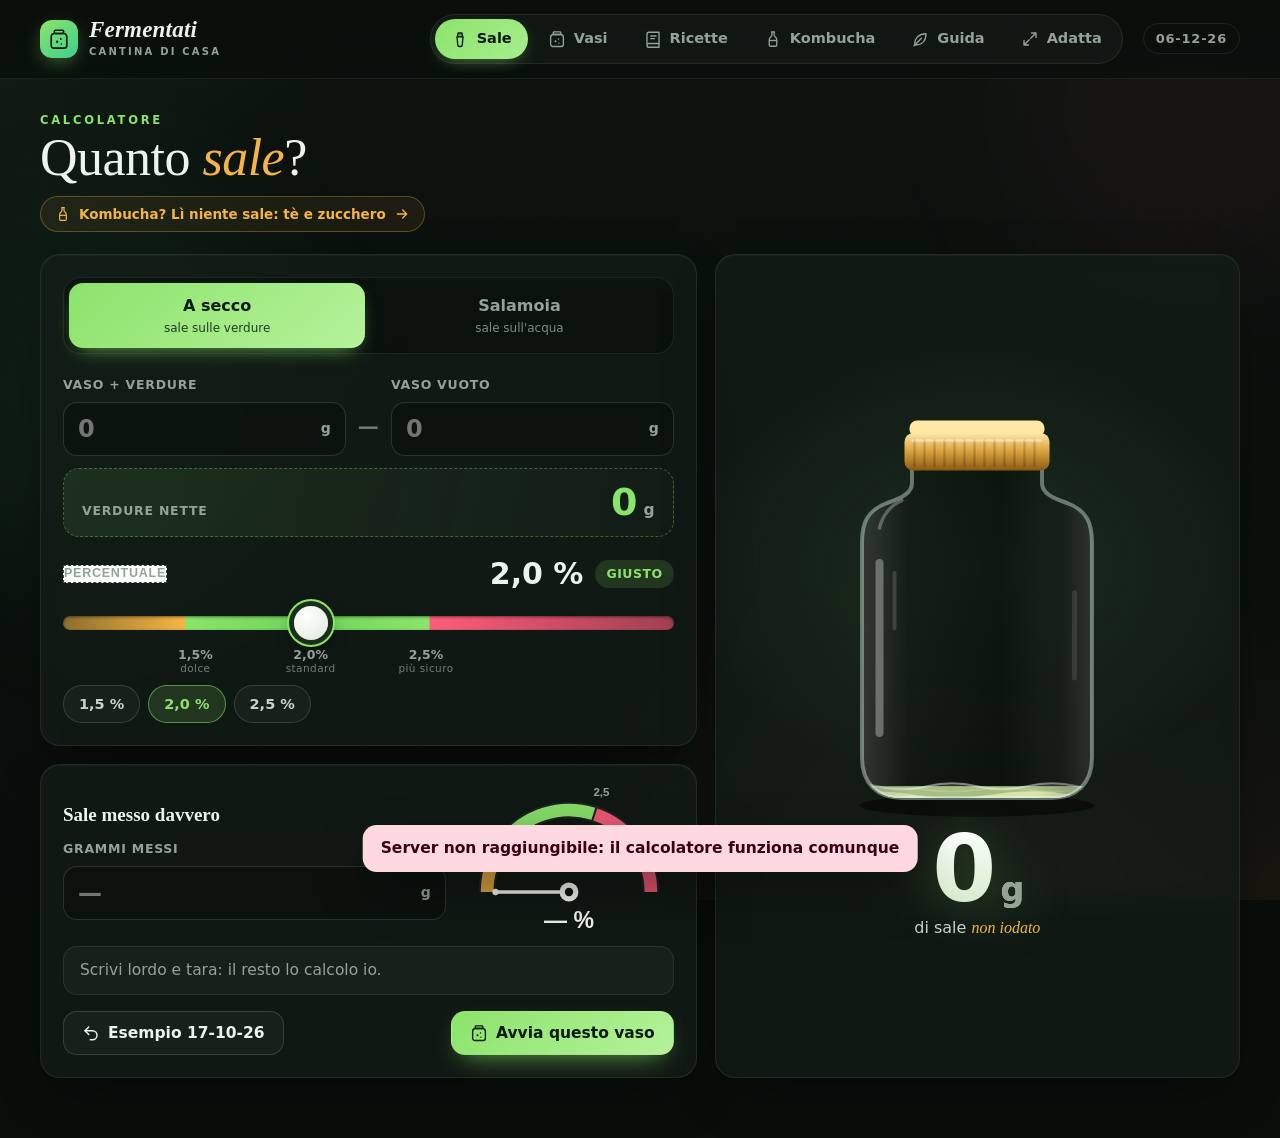
==== commit 1a68d7ec: "Etichette con dimensioni a scelta e piu' vasi per foglio, croccantezza a due temperature (ambiente +" ====
--- a/web/static/index.html
+++ b/web/static/index.html
@@ -118,7 +118,7 @@
   <section class="view" id="v-vasi" aria-labelledby="t-vasi">
     <div class="vhead row-head">
       <div><p class="eyebrow">In cantina</p><h1 id="t-vasi">I miei <em>vasi</em></h1></div>
-      <button class="btn primary" id="j-new" type="button"><svg><use href="#i-plus"/></svg>Nuovo vaso</button>
+      <div style="display:flex;gap:8px;flex-wrap:wrap"><button class="btn ghost" id="j-labels" type="button"><svg><use href="#i-book"/></svg>Etichette</button><button class="btn primary" id="j-new" type="button"><svg><use href="#i-plus"/></svg>Nuovo vaso</button></div>
     </div>
     <p class="how"><svg><use href="#i-info"/></svg><span>Stima: giorni a 20 °C corretti ogni giorno con la temperatura (Q10 2,2). <b>Decidono assaggio e odore.</b></span></p>
     <p class="how meteo" id="j-meteo"></p>
--- a/web/static/app.css
+++ b/web/static/app.css
@@ -774,9 +774,21 @@
 .minis{display:flex;flex-wrap:wrap;gap:8px}
 .mini{display:flex;flex-direction:column;align-items:flex-start;gap:2px;padding:8px 12px;border-radius:12px;border:1px solid var(--line2);background:var(--panel2);color:var(--tx);cursor:pointer;text-align:left}
 .mini small{color:var(--mut)}.mini .hrt{width:13px;height:13px;color:#ff6b8a}
-.lbl{width:60mm;height:40mm;box-sizing:border-box;padding:2.5mm 3mm;border:1px dashed #888;background:#fff;color:#000;font:11px/1.25 Arial,sans-serif;overflow:hidden;break-inside:avoid}
-.lbl h3{margin:0 0 1mm;font-size:13px}.lbl p{margin:0 0 1.5mm;font-size:9px;color:#333}
-.lbl div{display:flex;justify-content:space-between;gap:4px;font-size:10px;border-top:1px solid #ccc;padding:.6mm 0}.lbl div.warn b{text-decoration:underline}
-.lbl-prev{display:flex;justify-content:center;padding:10px}
+.lbl{box-sizing:border-box;border:.3mm dashed #444;background:#fff;color:#000;font-family:Arial,sans-serif;line-height:1.25;overflow:hidden}
+.lbl h3{margin:0 0 .8mm;line-height:1.15}.lbl p{margin:0 0 1mm;color:#333}
+.lbl div{display:flex;justify-content:space-between;gap:4px;border-top:1px solid #ccc;padding:.4mm 0}.lbl div.warn b{text-decoration:underline}
+.lbl-wrap{display:grid;grid-template-columns:minmax(0,1fr) minmax(0,1fr);gap:20px}@media(max-width:760px){.lbl-wrap{grid-template-columns:1fr}}
+.lbl-dim{display:flex;gap:10px;margin:6px 0}.lbl-dim label{flex:1;display:flex;flex-direction:column;gap:4px;font-size:13px;color:var(--mut)}
+.lbl-fit{margin:8px 0;font-size:14px}
+.lbl-list{list-style:none;margin:6px 0;padding:0;display:flex;flex-direction:column;gap:6px}.lbl-list li{display:flex;align-items:center;justify-content:space-between;gap:8px}.lbl-list .inp{width:78px}
+.lbl-prev{display:flex;justify-content:center;padding:6px;background:rgba(0,0,0,.2);border-radius:12px}
+.pg-box{position:relative;overflow:hidden;background:#fff;box-shadow:0 2px 14px rgba(0,0,0,.4)}
+.sheet-pg{position:relative;background:#fff;overflow:hidden;box-sizing:border-box}
+.lbl-pos{position:absolute}
 #print-area{display:none}
-@media print{body>*:not(#print-area){display:none!important}#print-area{display:grid!important;grid-template-columns:repeat(3,60mm);gap:2mm;padding:8mm}.lbl{border:1px dashed #bbb}}
+@media print{body>*:not(#print-area){display:none!important}#print-area{display:block!important}#print-area .sheet-pg{page-break-after:always;break-after:page}#print-area .sheet-pg:last-child{page-break-after:auto;break-after:auto}.lbl{border:.3mm dashed #444!important;-webkit-print-color-adjust:exact;print-color-adjust:exact}}
+
+.tips{margin-top:10px;padding:10px 14px;border-radius:12px;border:1px solid var(--line2);background:rgba(0,0,0,.18)}
+.tips summary{cursor:pointer;font-weight:700;color:var(--green)}.tips ul{margin:8px 0 0;padding-left:18px;display:flex;flex-direction:column;gap:6px;font-size:14px;color:var(--tx2)}
+
+.ftrow{display:flex;align-items:center;gap:10px;margin-top:8px;font-size:13px;color:var(--mut)}.ftrow .inp{width:96px}
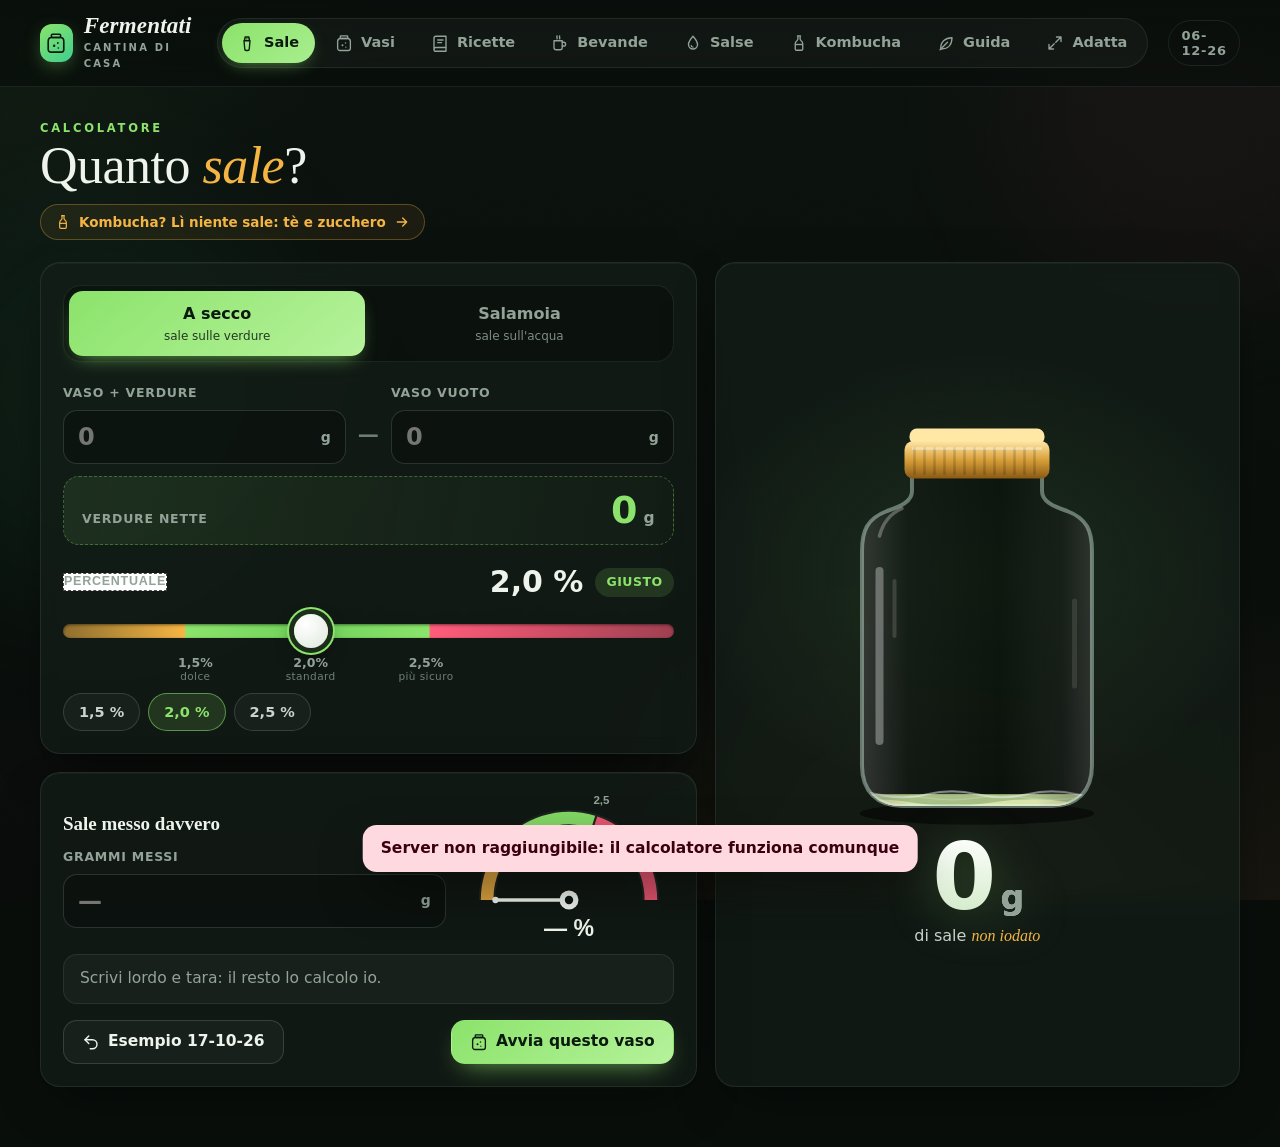
==== commit 36604bb7: "Sezioni Bevande fermentate e Salse con 12 ricette nuove (kombucha aromatizzati, kefir d'acqua, ginge" ====
--- a/web/static/index.html
+++ b/web/static/index.html
@@ -48,6 +48,8 @@
     <a href="#sale" data-v="sale"><svg><use href="#i-salt"/></svg>Sale</a>
     <a href="#vasi" data-v="vasi"><svg><use href="#i-jar"/></svg>Vasi<b class="badge" data-badge hidden></b></a>
     <a href="#ricette" data-v="ricette"><svg><use href="#i-book"/></svg>Ricette</a>
+    <a href="#bevande" data-v="bevande"><svg><use href="#i-pour"/></svg>Bevande</a>
+    <a href="#salse" data-v="salse"><svg><use href="#i-drop"/></svg>Salse</a>
     <a href="#kombucha" data-v="kombucha"><svg><use href="#i-bottle"/></svg>Kombucha</a>
     <a href="#guida" data-v="guida"><svg><use href="#i-leaf"/></svg>Guida</a>
     <a href="#adatta" data-v="adatta"><svg><use href="#i-resize"/></svg>Adatta</a>
@@ -130,7 +132,8 @@
 
   <!-- 3. RICETTARIO -->
   <section class="view" id="v-ricette" aria-labelledby="t-ric">
-    <div class="vhead"><p class="eyebrow">Ricettario</p><h1 id="t-ric">Le <em>ricette</em></h1></div>
+    <div class="vhead row-head"><div><p class="eyebrow">Ricettario</p><h1 id="t-ric">Le <em>ricette</em></h1></div>
+      <button class="btn ghost want-top" id="r-wantbtn" type="button"><svg><use href="#i-heart"/></svg>Da provare <b id="r-wantn">0</b></button></div>
     <div class="ing panel">
       <div class="ing-bar"><svg aria-hidden="true"><use href="#i-search"/></svg><input id="ing-q" type="text" autocomplete="off" spellcheck="false" placeholder="Cosa hai? rape carote sedano rapa…" aria-label="Ingredienti che hai"><button class="icon-btn" type="button" id="ing-clear" aria-label="Svuota"><svg><use href="#i-x"/></svg></button></div>
       <div class="ing-ac" id="ing-ac" role="listbox" hidden></div>
@@ -148,6 +151,22 @@
     </div>
     <div class="grid" id="r-grid"></div>
     <div class="empty" id="r-empty" hidden><div class="empty-jar"></div><p>Nessuna ricetta con questi filtri</p><button class="btn ghost" id="r-reset" type="button">Azzera filtri</button></div>
+  </section>
+
+  <!-- BEVANDE FERMENTATE -->
+  <section class="view" id="v-bevande" aria-labelledby="t-bev">
+    <div class="vhead"><p class="eyebrow">Ricettario</p><h1 id="t-bev">Bevande <em>fermentate</em></h1></div>
+    <p class="how"><svg><use href="#i-info"/></svg><span>Quantità in grammi. Le bevande in bottiglia fanno pressione: usa bottiglie adatte, aprile con cautela e tienile in frigo appena pronte. Per il kombucha di base c'è la sezione <a href="#kombucha" data-v="kombucha"><b>Kombucha</b></a> con il calcolatore.</span></p>
+    <div class="filters panel"><label class="search"><svg><use href="#i-search"/></svg><input id="b-q" type="search" placeholder="Cerca: kombucha, kefir, zenzero…" aria-label="Cerca bevande"></label><span class="count" id="b-count"></span></div>
+    <div class="grid" id="b-grid"></div>
+  </section>
+
+  <!-- SALSE -->
+  <section class="view" id="v-salse" aria-labelledby="t-sal">
+    <div class="vhead"><p class="eyebrow">Ricettario</p><h1 id="t-sal">Le <em>salse</em></h1></div>
+    <p class="how"><svg><use href="#i-info"/></svg><span>Salse piccanti e condimenti fermentati. Le versioni da scorta (armadio) sono pastorizzate e con pH sotto 4: segui sempre le istruzioni di sicurezza nella ricetta. Le altre vanno in frigo.</span></p>
+    <div class="filters panel"><label class="search"><svg><use href="#i-search"/></svg><input id="s-q" type="search" placeholder="Cerca: sriracha, harissa, peperoncino…" aria-label="Cerca salse"></label><span class="count" id="s-count"></span></div>
+    <div class="grid" id="s-grid"></div>
   </section>
 
   <!-- KOMBUCHA -->
@@ -233,6 +252,8 @@
   <a href="#sale" data-v="sale"><svg><use href="#i-salt"/></svg><span>Sale</span></a>
   <a href="#vasi" data-v="vasi"><svg><use href="#i-jar"/></svg><span>Vasi</span><b class="badge" data-badge hidden></b></a>
   <a href="#ricette" data-v="ricette"><svg><use href="#i-book"/></svg><span>Ricette</span></a>
+  <a href="#bevande" data-v="bevande"><svg><use href="#i-pour"/></svg><span>Bevande</span></a>
+  <a href="#salse" data-v="salse"><svg><use href="#i-drop"/></svg><span>Salse</span></a>
   <a href="#kombucha" data-v="kombucha"><svg><use href="#i-bottle"/></svg><span>Kombucha</span></a>
   <a href="#guida" data-v="guida"><svg><use href="#i-leaf"/></svg><span>Guida</span></a>
   <a href="#adatta" data-v="adatta"><svg><use href="#i-resize"/></svg><span>Adatta</span></a>
--- a/web/static/app.css
+++ b/web/static/app.css
@@ -792,3 +792,7 @@
 .tips summary{cursor:pointer;font-weight:700;color:var(--green)}.tips ul{margin:8px 0 0;padding-left:18px;display:flex;flex-direction:column;gap:6px;font-size:14px;color:var(--tx2)}
 
 .ftrow{display:flex;align-items:center;gap:10px;margin-top:8px;font-size:13px;color:var(--mut)}.ftrow .inp{width:96px}
+
+.want-top{align-self:flex-start}.want-top b{margin-left:6px;padding:1px 8px;border-radius:999px;background:rgba(255,107,138,.18);color:#ff6b8a}.want-top.has svg{color:#ff6b8a}.want-top.on{background:#ff6b8a;color:#1a0b10;border-color:#ff6b8a}.want-top.on svg,.want-top.on b{color:#1a0b10}
+
+@media(max-width:520px){.tabbar a{font-size:9.5px;padding:7px 0 6px}.tabbar a svg{width:20px;height:20px}}
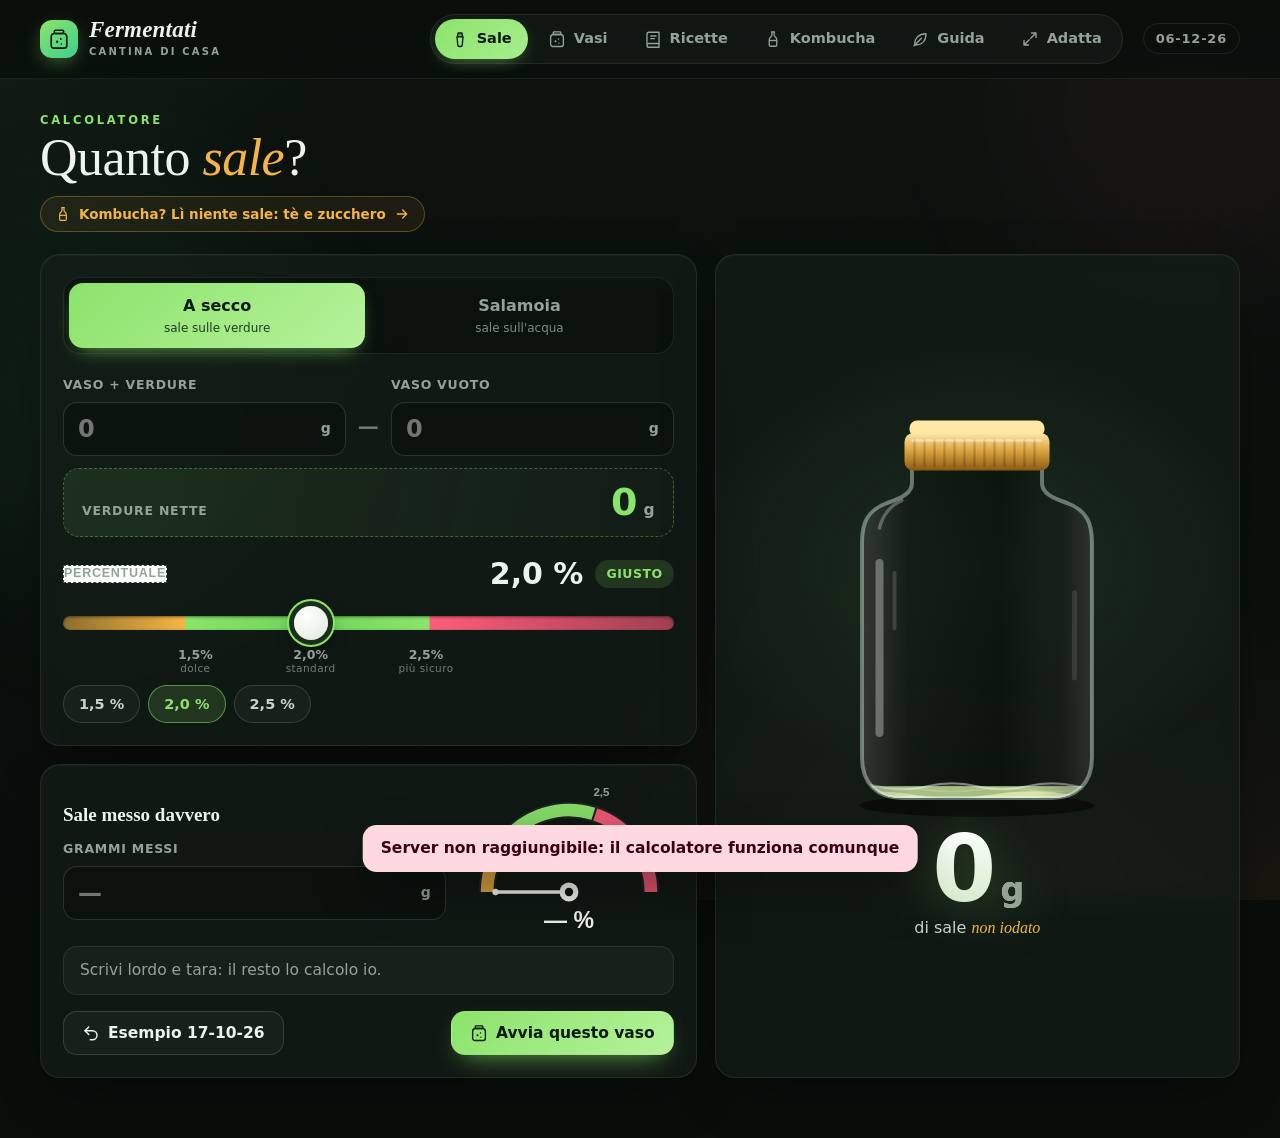
==== commit de7a4389: "Categorie Jiang, Latticini, Cereali, Idromele e alcolici con barra categorie nel ricettario; 54 rice" ====
--- a/web/static/index.html
+++ b/web/static/index.html
@@ -48,8 +48,6 @@
     <a href="#sale" data-v="sale"><svg><use href="#i-salt"/></svg>Sale</a>
     <a href="#vasi" data-v="vasi"><svg><use href="#i-jar"/></svg>Vasi<b class="badge" data-badge hidden></b></a>
     <a href="#ricette" data-v="ricette"><svg><use href="#i-book"/></svg>Ricette</a>
-    <a href="#bevande" data-v="bevande"><svg><use href="#i-pour"/></svg>Bevande</a>
-    <a href="#salse" data-v="salse"><svg><use href="#i-drop"/></svg>Salse</a>
     <a href="#kombucha" data-v="kombucha"><svg><use href="#i-bottle"/></svg>Kombucha</a>
     <a href="#guida" data-v="guida"><svg><use href="#i-leaf"/></svg>Guida</a>
     <a href="#adatta" data-v="adatta"><svg><use href="#i-resize"/></svg>Adatta</a>
@@ -132,6 +130,7 @@
 
   <!-- 3. RICETTARIO -->
   <section class="view" id="v-ricette" aria-labelledby="t-ric">
+    <div class="catbar" data-catbar></div>
     <div class="vhead row-head"><div><p class="eyebrow">Ricettario</p><h1 id="t-ric">Le <em>ricette</em></h1></div>
       <button class="btn ghost want-top" id="r-wantbtn" type="button"><svg><use href="#i-heart"/></svg>Da provare <b id="r-wantn">0</b></button></div>
     <div class="ing panel">
@@ -155,6 +154,7 @@
 
   <!-- BEVANDE FERMENTATE -->
   <section class="view" id="v-bevande" aria-labelledby="t-bev">
+    <div class="catbar" data-catbar></div>
     <div class="vhead"><p class="eyebrow">Ricettario</p><h1 id="t-bev">Bevande <em>fermentate</em></h1></div>
     <p class="how"><svg><use href="#i-info"/></svg><span>Quantità in grammi. Le bevande in bottiglia fanno pressione: usa bottiglie adatte, aprile con cautela e tienile in frigo appena pronte. Per il kombucha di base c'è la sezione <a href="#kombucha" data-v="kombucha"><b>Kombucha</b></a> con il calcolatore.</span></p>
     <div class="filters panel"><label class="search"><svg><use href="#i-search"/></svg><input id="b-q" type="search" placeholder="Cerca: kombucha, kefir, zenzero…" aria-label="Cerca bevande"></label><span class="count" id="b-count"></span></div>
@@ -163,10 +163,21 @@
 
   <!-- SALSE -->
   <section class="view" id="v-salse" aria-labelledby="t-sal">
+    <div class="catbar" data-catbar></div>
     <div class="vhead"><p class="eyebrow">Ricettario</p><h1 id="t-sal">Le <em>salse</em></h1></div>
     <p class="how"><svg><use href="#i-info"/></svg><span>Salse piccanti e condimenti fermentati. Le versioni da scorta (armadio) sono pastorizzate e con pH sotto 4: segui sempre le istruzioni di sicurezza nella ricetta. Le altre vanno in frigo.</span></p>
     <div class="filters panel"><label class="search"><svg><use href="#i-search"/></svg><input id="s-q" type="search" placeholder="Cerca: sriracha, harissa, peperoncino…" aria-label="Cerca salse"></label><span class="count" id="s-count"></span></div>
     <div class="grid" id="s-grid"></div>
+  </section>
+
+  <!-- JIANG -->
+  <section class="view" id="v-jiang" aria-labelledby="t-jiang">
+    <div class="catbar" data-catbar></div>
+    <div class="vhead"><p class="eyebrow">Ricettario</p><h1 id="t-jiang">Jiàng <em>酱</em></h1></div>
+    <p class="how"><svg><use href="#i-info"/></svg><span><b>Jiàng (酱)</b> indica la vasta famiglia di paste e salse fermentate della cucina asiatica, nate in Cina oltre 2000 anni fa per conservare carne, pesce e verdure. Col tempo si sono fatte soprattutto con legumi (come la soia) e cereali: da qui miso, gochujang, doubanjiang e simili.</span></p>
+    <p class="how"><svg><use href="#i-leaf"/></svg><span><b>Serve il koji</b>: riso (o orzo, grano) con la muffa buona <i>Aspergillus oryzae</i>, che trasforma amidi e proteine. Per iniziare compralo già pronto (negozi biologici, asiatici o online): bianco, fitto e dal profumo dolce di mela o castagna. Mai usarlo con macchie verdi, nere o odore di ammoniaca. Il sale è alto (6-12%) e fa parte della sicurezza: non ridurlo. Quantità in grammi.</span></p>
+    <div class="filters panel"><label class="search"><svg><use href="#i-search"/></svg><input id="j-q2" type="search" placeholder="Cerca: miso, gochujang, koji…" aria-label="Cerca jiàng"></label><span class="count" id="j-count2"></span></div>
+    <div class="grid" id="j-grid2"></div>
   </section>
 
   <!-- KOMBUCHA -->
@@ -252,8 +263,6 @@
   <a href="#sale" data-v="sale"><svg><use href="#i-salt"/></svg><span>Sale</span></a>
   <a href="#vasi" data-v="vasi"><svg><use href="#i-jar"/></svg><span>Vasi</span><b class="badge" data-badge hidden></b></a>
   <a href="#ricette" data-v="ricette"><svg><use href="#i-book"/></svg><span>Ricette</span></a>
-  <a href="#bevande" data-v="bevande"><svg><use href="#i-pour"/></svg><span>Bevande</span></a>
-  <a href="#salse" data-v="salse"><svg><use href="#i-drop"/></svg><span>Salse</span></a>
   <a href="#kombucha" data-v="kombucha"><svg><use href="#i-bottle"/></svg><span>Kombucha</span></a>
   <a href="#guida" data-v="guida"><svg><use href="#i-leaf"/></svg><span>Guida</span></a>
   <a href="#adatta" data-v="adatta"><svg><use href="#i-resize"/></svg><span>Adatta</span></a>
--- a/web/static/app.css
+++ b/web/static/app.css
@@ -796,3 +796,9 @@
 .want-top{align-self:flex-start}.want-top b{margin-left:6px;padding:1px 8px;border-radius:999px;background:rgba(255,107,138,.18);color:#ff6b8a}.want-top.has svg{color:#ff6b8a}.want-top.on{background:#ff6b8a;color:#1a0b10;border-color:#ff6b8a}.want-top.on svg,.want-top.on b{color:#1a0b10}
 
 @media(max-width:520px){.tabbar a{font-size:9.5px;padding:7px 0 6px}.tabbar a svg{width:20px;height:20px}}
+
+@media(max-width:860px){.tabbar{justify-content:flex-start;overflow-x:auto;scrollbar-width:none}.tabbar::-webkit-scrollbar{display:none}.tabbar a{flex:0 0 auto;min-width:64px}}
+@media(min-width:861px) and (max-width:1250px){.mainnav a{padding:9px 11px;font-size:13.5px;gap:6px}.mainnav a svg{width:16px;height:16px}}
+
+.catbar{display:flex;flex-wrap:wrap;gap:6px;margin:0 0 14px}
+.catbar .chip{text-decoration:none}
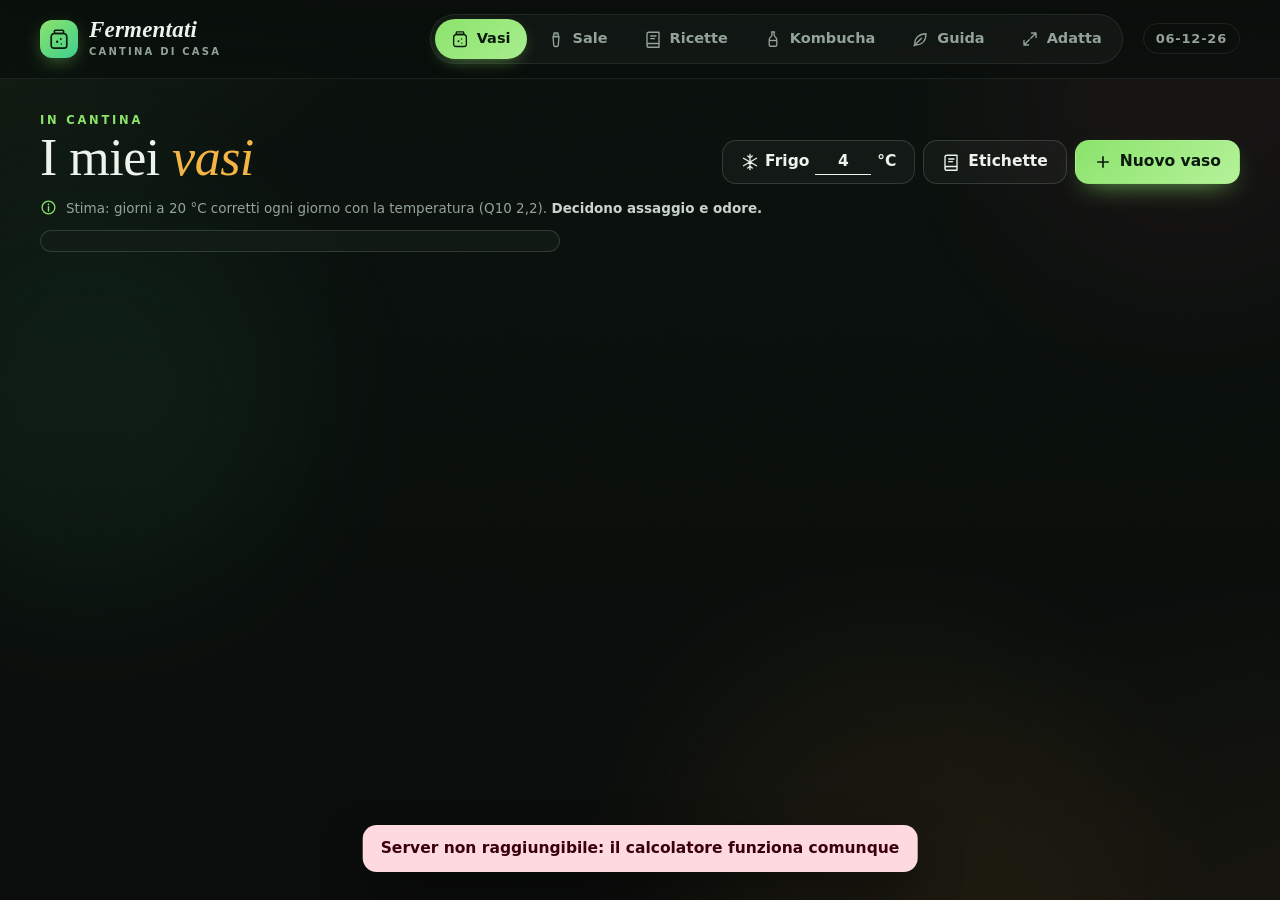
==== commit af77f39b: "Vasi come pagina iniziale e primo pulsante; temperatura frigo impostabile (salvata sul server); app " ====
--- a/web/static/index.html
+++ b/web/static/index.html
@@ -40,13 +40,13 @@
 <div class="ambient" aria-hidden="true"><div class="glow g1"></div><div class="glow g2"></div><div class="glow g3"></div><div class="floaters" id="floaters"></div></div>
 
 <header class="topbar">
-  <a class="brand" href="#sale" aria-label="Fermentati, home">
+  <a class="brand" href="#vasi" aria-label="Fermentati, home">
     <span class="brand-jar" aria-hidden="true"><svg viewBox="0 0 24 24"><use href="#i-jar"/></svg></span>
     <span class="brand-name">Fermentati<small>cantina di casa</small></span>
   </a>
   <nav class="mainnav" aria-label="Sezioni">
+    <a href="#vasi" data-v="vasi"><svg><use href="#i-jar"/></svg>Vasi<b class="badge" data-badge hidden></b></a>
     <a href="#sale" data-v="sale"><svg><use href="#i-salt"/></svg>Sale</a>
-    <a href="#vasi" data-v="vasi"><svg><use href="#i-jar"/></svg>Vasi<b class="badge" data-badge hidden></b></a>
     <a href="#ricette" data-v="ricette"><svg><use href="#i-book"/></svg>Ricette</a>
     <a href="#kombucha" data-v="kombucha"><svg><use href="#i-bottle"/></svg>Kombucha</a>
     <a href="#guida" data-v="guida"><svg><use href="#i-leaf"/></svg>Guida</a>
@@ -118,7 +118,7 @@
   <section class="view" id="v-vasi" aria-labelledby="t-vasi">
     <div class="vhead row-head">
       <div><p class="eyebrow">In cantina</p><h1 id="t-vasi">I miei <em>vasi</em></h1></div>
-      <div style="display:flex;gap:8px;flex-wrap:wrap"><button class="btn ghost" id="j-labels" type="button"><svg><use href="#i-book"/></svg>Etichette</button><button class="btn primary" id="j-new" type="button"><svg><use href="#i-plus"/></svg>Nuovo vaso</button></div>
+      <div style="display:flex;gap:8px;flex-wrap:wrap"><label class="btn ghost" style="gap:6px;cursor:default"><svg><use href="#i-snow"/></svg>Frigo <input id="j-ft" type="number" inputmode="decimal" step="0.5" min="-2" max="12" value="4" style="width:3.6em;background:transparent;border:0;border-bottom:1px solid currentColor;color:inherit;font:inherit;text-align:center"> °C</label><button class="btn ghost" id="j-labels" type="button"><svg><use href="#i-book"/></svg>Etichette</button><button class="btn primary" id="j-new" type="button"><svg><use href="#i-plus"/></svg>Nuovo vaso</button></div>
     </div>
     <p class="how"><svg><use href="#i-info"/></svg><span>Stima: giorni a 20 °C corretti ogni giorno con la temperatura (Q10 2,2). <b>Decidono assaggio e odore.</b></span></p>
     <p class="how meteo" id="j-meteo"></p>
@@ -230,6 +230,90 @@
     <div class="guide" id="g-cards"></div>
     <h2 class="sub-h">Sicurezza: guarda e annusa</h2>
     <div class="safety" id="g-safe"></div>
+    <h2 class="sub-h">Fermentazione e antinutrienti</h2>
+    <div class="panel guide-ant">
+      <p>Alcune ricerche indicano che fermentare, e prima ammollare o far germinare, può ridurre certe sostanze che ostacolano l'assorbimento dei nutrienti. L'effetto dipende dall'alimento, dai batteri e dai tempi: non sono promesse sulla salute né consigli medici.</p>
+      <ul>
+        <li><b>Fitati</b> (cereali, legumi, semi, noci): legano minerali come ferro e zinco. Ammollo, germinazione e fermentazione li riducono grazie all'enzima fitasi. Per questo conviene ammollare prima di fermentare: pane con lievito madre, rejuvelac, idli, tempeh, miso, yogurt di anacardi.</li>
+        <li><b>Frutta a guscio e semi:</b> un ammollo lungo toglie in parte tannini e amaro.</li>
+        <li><b>Nitrati e acido ossalico</b> nelle verdure: alcune ricerche indicano una riduzione con la fermentazione, ma l'entità varia da verdura a verdura.</li>
+        <li><b>Residui di pesticidi:</b> alcuni sembrano degradarsi, non tutti. La fermentazione non è un lavaggio: lava sempre e scegli verdure di qualità.</li>
+        <li><b>Alimenti con tossine forti</b> come la manioca amara (cianuro): si rendono sicuri solo con lavorazioni tradizionali complete, non a casa. Per questo qui non ci sono ricette di manioca.</li>
+      </ul>
+    </div>
+    <h2 class="sub-h">Idee per variare le verdure fermentate</h2>
+    <div class="panel guide-ant">
+      <ul>
+        <li><b>Frutta:</b> mele, uvetta, mirtilli, prugne, ananas o frutti di bosco nei crauti; qualche goccia di succo d'agrumi. La frutta secca dura più di quella fresca.</li>
+        <li><b>Cibi cotti</b> (riso, cereali, patate, fagioli, germogli): raffreddali a temperatura ambiente prima di unirli. Da soli non fermentano perché portano pochi batteri: usali come ingredienti secondari accanto a verdure crude.</li>
+        <li><b>Alghe:</b> meglio le kelp o le verdi; le dulse rossastre diventano una poltiglia.</li>
+        <li><b>Erbe amare e spontanee</b> (ortica, tarassaco, piantaggine): l'amaro in parte svanisce. Usa solo piante che riconosci con certezza.</li>
+        <li><b>Spezie:</b> ginepro, cumino, aneto, semi di sedano, origano, peperoncino, curcuma, finocchio, senape. Molte rallentano le muffe (anche le foglie di nasturzio). Gli aromi delle erbe fresche sono volatili: restano nelle fermentazioni brevi, non nelle lunghe.</li>
+        <li><b>Verdure appassite</b> vanno bene. Non aggiungere ingredienti a un lotto già in fermentazione; se hai molte verdure, fai lotti sfalsati. Una muffa in superficie si toglie: fermentare non vuol dire far marcire.</li>
+        <li><b>Salamoia che avanza:</b> una salamoia al 5% è considerata poco salata e acidifica in fretta. Non buttarla: usala come starter (formaggi e yogurt di semi), per l'ammollo di cereali e legumi, come base per condimenti, marinate e zuppe.</li>
+        <li><b>Kimchi:</b> preammollo delle verdure in salamoia, pasta di farina di riso come base, e per un kimchi frizzante 1-3 giorni a temperatura ambiente poi frigo. Fasi lunari e simili: tradizioni contrastanti, nessuna differenza dimostrata.</li>
+      </ul>
+    </div>
+    <h2 class="sub-h">Starter per le verdure</h2>
+    <div class="panel guide-ant">
+      <p>Le verdure hanno già i loro batteri lattici: non serve nessuno starter per fermentarle. Chi lo usa lo fa per accelerare o controllare meglio la fermentazione, soprattutto con poco sale.</p>
+      <ul>
+        <li><b>Condizioni giuste:</b> sale intorno al 2% e circa 18 °C. Con meno sale la fermentazione è più variabile e le verdure possono diventare molli o dal sapore sgradevole: un'aggiunta di batteri o più freddo aiuta. Il dubbio riguarda consistenza e sapore, non la sicurezza: con verdure crude la fermentazione è sostanzialmente sicura.</li>
+        <li><b>Salamoia già fermentata:</b> circa 240 ml di salamoia stagionata per ogni nuovo lotto di salamoia fanno da starter, e i cetriolini possono essere pronti in 4-5 giorni invece di 7-10, a circa 22 °C.</li>
+        <li><b>Altri starter casalinghi:</b> succo di crauti, siero di latte (solo se viene da latte con batteri vivi: non vale quello ottenuto scaldando e acidificando con aceto), kombucha, kefir. Con i granuli di kefir si fa anche il "kefircraut".</li>
+        <li><b>Attenzione:</b> un liquido starter troppo acido (oltre lo 0,3%) rovina i crauti perché elimina i batteri che avviano la fermentazione, e spesso dà verdure più tenere. Gli starter commerciali non si sono dimostrati utili per le verdure.</li>
+      </ul>
+    </div>
+    <h2 class="sub-h">Se qualcosa non va</h2>
+    <div class="panel guide-ant">
+      <ul>
+        <li><b>Fa la schiuma o non fa bolle:</b> la schiuma è normale nei primi giorni, toglila. Anche se non vedi bolle va bene.</li>
+        <li><b>Muffa o lieviti in superficie:</b> molto comune. Rimuovi come meglio puoi e non buttare tutto; se un po' si disperde nel fermentato non è un problema.</li>
+        <li><b>Troppo salato:</b> aggiungi un po' d'acqua, mescola e assaggia; se ne metti molta, scola l'eccesso. Sciacquare le verdure toglie anche nutrienti e batteri.</li>
+        <li><b>Odore pungente:</b> normale. Se ti disturba, fermenta in un posto ventilato (non il bagno o un luogo troppo caldo), oppure in un vaso con gorgogliatore e un tubo che porti i gas fuori dalla finestra.</li>
+        <li><b>Odore putrido con muffe spesse che penetrano in profondità:</b> rimuovi gli strati superiori. A volte sotto le verdure sono perfette, ma se l'odore è sgradevole fidati del naso.</li>
+        <li><b>Verdure molli:</b> gli enzimi rompono le pectine, più in fretta con caldo, poco sale e verdure acquose come cetrioli e zucchine. Sono comunque sicure, ma per le croccanti vedi i consigli nelle ricette.</li>
+        <li><b>Viscide, salamoia filante:</b> può essere una fase passeggera; se resta, aspetta che faccia più fresco e riprova.</li>
+        <li><b>Diventate rosa:</b> è normale con cavolo rosso, ravanelli, barbabietole o frutta. Se un cavolo bianco diventa rosa senza motivo, per cautela buttalo.</li>
+        <li><b>Mosche e larve:</b> copri il vaso con un telo o una garza fissata con un elastico. Se trovi larve, scarta tutto il lotto.</li>
+      </ul>
+    </div>
+    <h2 class="sub-h">Idee per cucinare le verdure fermentate</h2>
+    <div class="panel guide-ant">
+      <p>Per tenere vivi i batteri, mangiale crude; cotte restano comunque buone.</p>
+      <ul>
+        <li><b>Pancake:</b> verdure fermentate tagliate fini e incorporate nella pastella (anche a lievitazione naturale).</li>
+        <li><b>Zuppe:</b> kimchi jjigae coreano, o una zuppa di crauti con brodo, tofu e salsa di soia. Il borscht si può fare con la salamoia del kvas di barbabietola.</li>
+        <li><b>Ripieni:</b> crauti o kimchi nei pierogi, strudel, torte salate e dumpling; foglie di cavolo fermentato come involucro per ripieni.</li>
+        <li><b>Torte:</b> i crauti sono un ingrediente acido che reagisce con il bicarbonato nelle torte.</li>
+      </ul>
+    </div>
+    <h2 class="sub-h">Aromi per le bevande gassate</h2>
+    <div class="panel guide-ant">
+      <p>La formula di base: acqua dolcificata (zucchero, miele, sciroppo d'acero, succo di frutta) più aromi (frutta, erbe, spezie) più uno starter (siero, ginger bug, kefir d'acqua). Fermenta poco, imbottiglia e continua fino alla pressione, poi frigo. Fai sempre attenzione a non esagerare con la carbonazione.</p>
+      <ul>
+        <li><b>Succo di carota fermentato con zenzero.</b></li>
+        <li><b>Zenzero, cannella, chiodi di garofano, noce moscata e melassa</b>, con kefir d'acqua: sapore di pan di zenzero.</li>
+        <li><b>Ibisco con schisandra</b>, con o senza cinorrodi; <b>goji e cinorrodi</b>; <b>sambuco, goji e ibisco</b>.</li>
+        <li><b>Fragole e ravanelli</b>; <b>limone e rosmarino</b>; <b>more e ibisco</b>; <b>verbena, mirtillo e limone</b>; <b>fragola, rosa e geranio</b>.</li>
+        <li><b>Starter:</b> siero di latte, granuli di kefir d'acqua, probiotici in capsule o ginger bug. Aggiungendo curcuma fresca grattugiata al ginger bug fermenta più vigorosamente (a volte troppo).</li>
+        <li>Per gli aromi scegli solo piante che conosci con certezza e usa dosi da cucina.</li>
+      </ul>
+    </div>
+    <h2 class="sub-h">Quanto sale: tabella di riferimento</h2>
+    <div class="panel guide-ant">
+      <p>Indicazioni generiche per partire; per i dettagli guarda la ricetta. Il sale si pesa: un cucchiaio di sale pesa circa 14 g, ma più o meno a seconda se è fino o grosso (una tazza di sale grosso pesa oltre 200 g, una di sale fino meno di 170 g). Una piccola bilancia da cucina aiuta molto.</p>
+      <table class="saltab">
+        <tr><th colspan="2">Verdure</th></tr>
+        <tr><td>Solo sale (a secco)</td><td>1,5-2% del peso delle verdure, circa 1 ½-2 cucchiaini ogni 300 g</td></tr>
+        <tr><td>Salamoia</td><td>5% del peso dell'acqua, circa 3 cucchiai per litro (1 litro d'acqua pesa 1 kg: 5% = 50 g)</td></tr>
+        <tr><th colspan="2">Cereali</th></tr>
+        <tr><td>Chicchi secchi</td><td>1,5-2% del peso dei chicchi secchi, circa 1 ½-2 cucchiaini ogni 300 g</td></tr>
+        <tr><th colspan="2">Miso</th></tr>
+        <tr><td>Stagionatura lunga</td><td>13% del peso di fagioli e cereali secchi, circa 60 g per litro</td></tr>
+        <tr><td>Stagionatura breve</td><td>6% del peso di fagioli e cereali secchi, circa 40 g per litro</td></tr>
+      </table>
+    </div>
   </section>
 
   <!-- 5. ADATTA AL VASO -->
@@ -260,8 +344,8 @@
 </main>
 
 <nav class="tabbar" aria-label="Sezioni">
+  <a href="#vasi" data-v="vasi"><svg><use href="#i-jar"/></svg><span>Vasi</span><b class="badge" data-badge hidden></b></a>
   <a href="#sale" data-v="sale"><svg><use href="#i-salt"/></svg><span>Sale</span></a>
-  <a href="#vasi" data-v="vasi"><svg><use href="#i-jar"/></svg><span>Vasi</span><b class="badge" data-badge hidden></b></a>
   <a href="#ricette" data-v="ricette"><svg><use href="#i-book"/></svg><span>Ricette</span></a>
   <a href="#kombucha" data-v="kombucha"><svg><use href="#i-bottle"/></svg><span>Kombucha</span></a>
   <a href="#guida" data-v="guida"><svg><use href="#i-leaf"/></svg><span>Guida</span></a>
--- a/web/static/app.css
+++ b/web/static/app.css
@@ -802,3 +802,7 @@
 
 .catbar{display:flex;flex-wrap:wrap;gap:6px;margin:0 0 14px}
 .catbar .chip{text-decoration:none}
+
+.guide-ant{padding:16px 20px;margin-top:8px}.guide-ant p{margin:0 0 10px;color:var(--tx2)}.guide-ant ul{margin:0;padding-left:20px;display:flex;flex-direction:column;gap:8px;color:var(--tx2);font-size:14.5px}.guide-ant b{color:var(--tx)}
+
+.saltab{width:100%;border-collapse:collapse;font-size:14.5px;color:var(--tx2)}.saltab th{text-align:left;padding:8px 10px;background:rgba(0,0,0,.25);color:var(--tx);font-size:13px;letter-spacing:.04em;text-transform:uppercase}.saltab td{padding:8px 10px;border-top:1px solid var(--line2);vertical-align:top}.saltab td:first-child{white-space:nowrap;color:var(--tx);font-weight:600}
